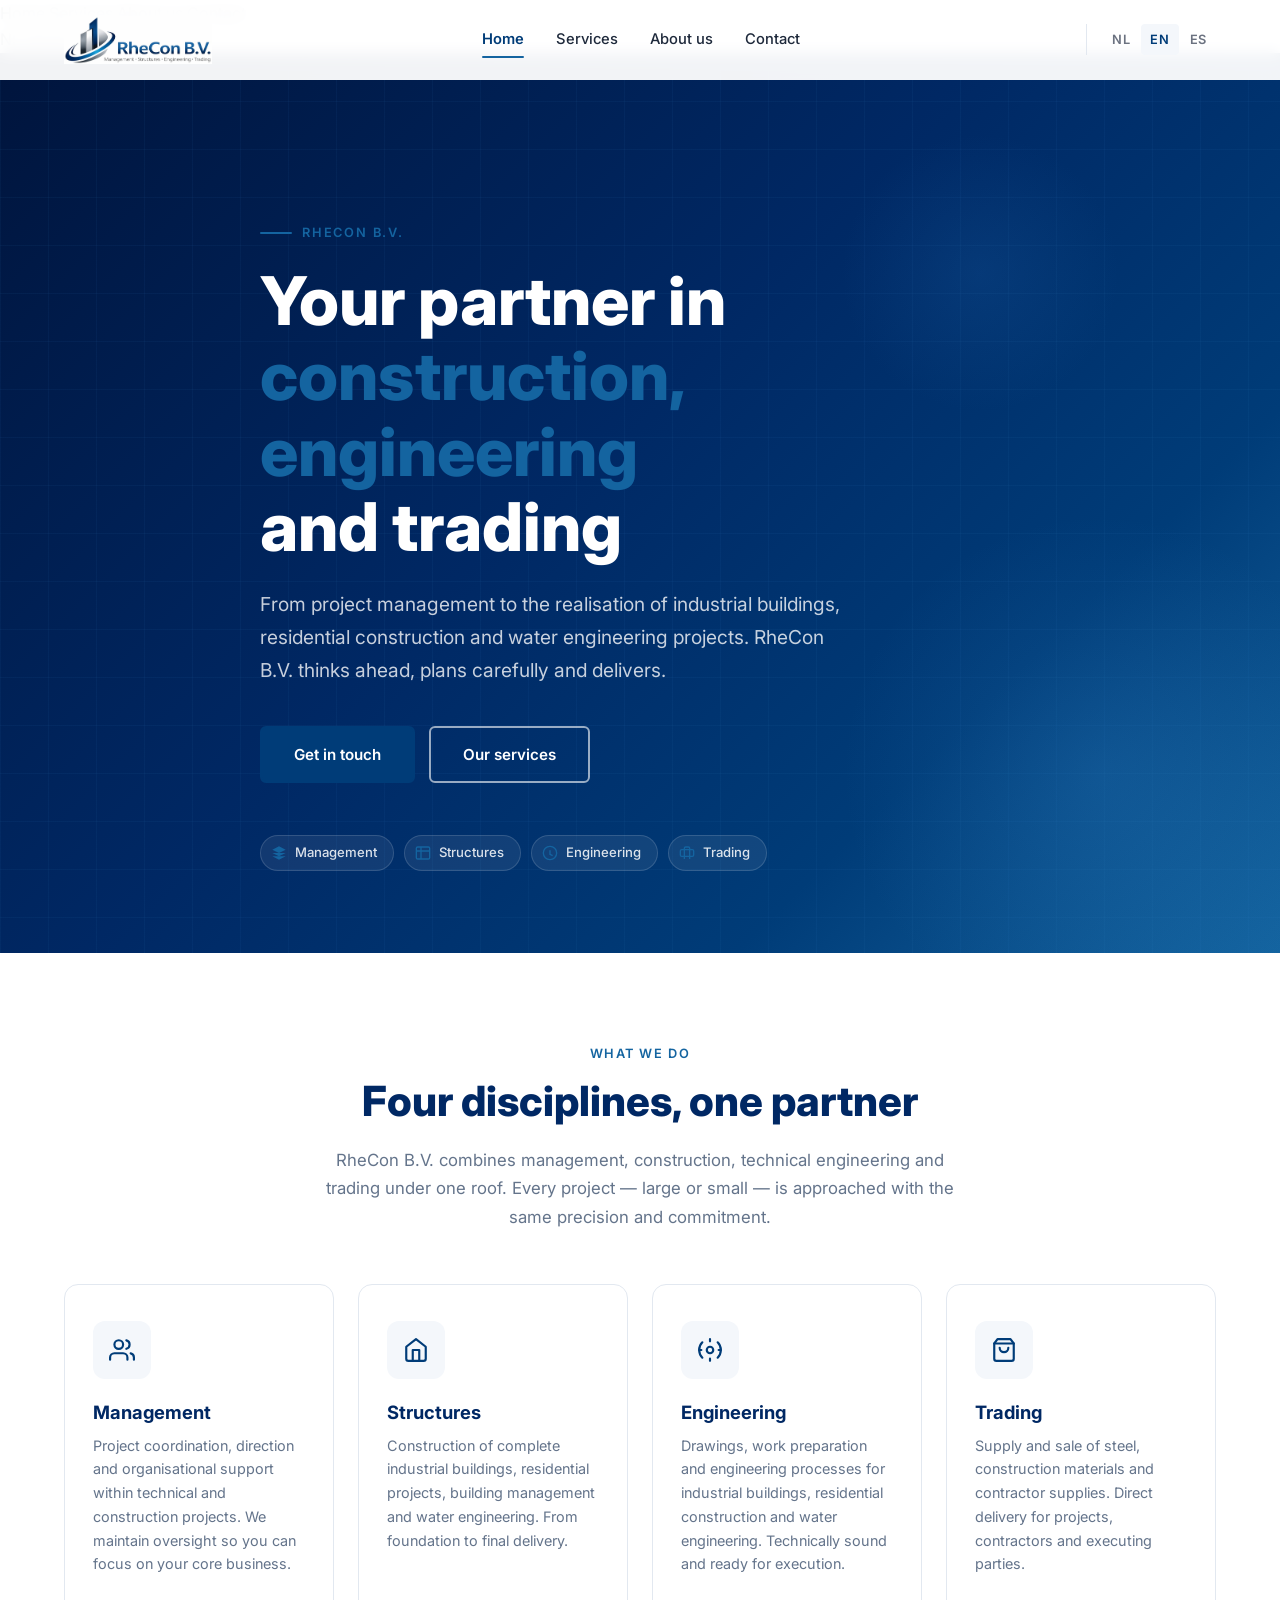
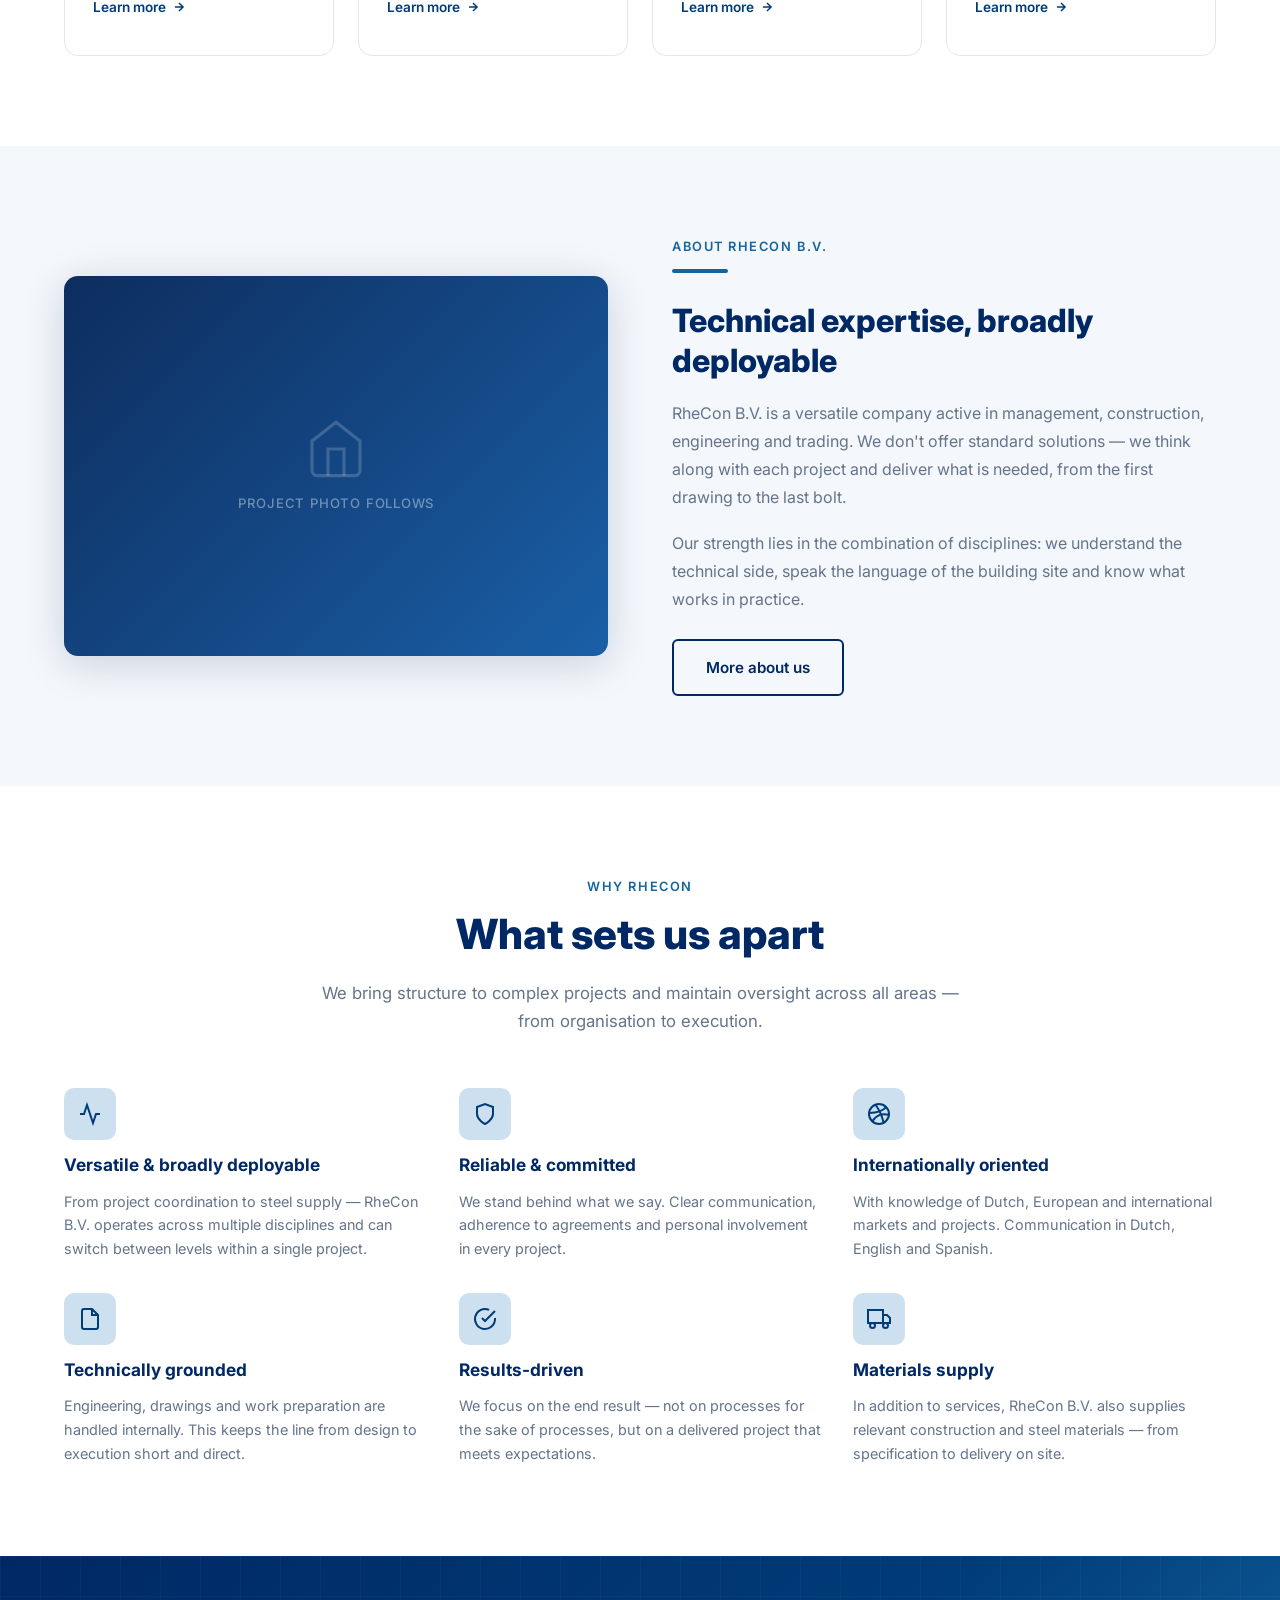
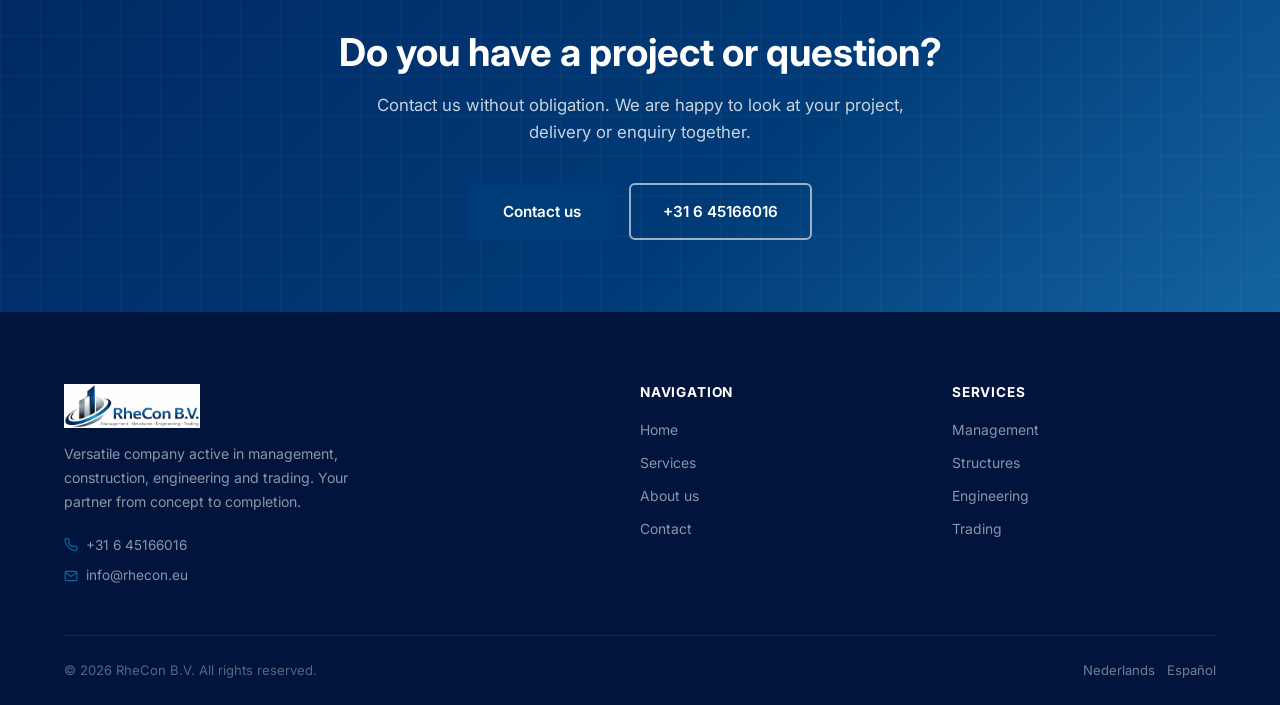
==== en/index.html @ 5ea16946 "Add files via upload" ====
<!DOCTYPE html>
<html lang="en">
<head>
  <meta charset="UTF-8" />
  <meta name="viewport" content="width=device-width, initial-scale=1.0" />
  <title>RheCon B.V. — Management · Structures · Engineering · Trading</title>
  <meta name="description" content="RheCon B.V. is your total partner in project management, construction, engineering and trading. From industrial buildings to residential construction and water engineering." />
  <link rel="canonical" href="https://www.rhecon.nl/en/" />

  <link rel="preload" href="https://fonts.googleapis.com/css2?family=Inter:wght@400;500;600;700;800&display=swap" as="style" onload="this.onload=null;this.rel='stylesheet'" />
  <noscript><link rel="stylesheet" href="https://fonts.googleapis.com/css2?family=Inter:wght@400;500;600;700;800&display=swap" /></noscript>
  <link rel="stylesheet" href="../assets/css/style.css" />
</head>
<body>

  <header class="site-header" role="banner">
    <div class="container header-inner">
      <a href="index.html" class="logo" aria-label="RheCon B.V. — back to homepage">
        <img src="../assets/img/logo.png" alt="RheCon B.V. logo" onerror="this.style.display='none';this.nextElementSibling.style.display='block';" />
        <span class="logo-fallback" style="display:none;">Rhe<span>Con</span> B.V.</span>
      </a>
      <nav class="main-nav" aria-label="Main navigation">
        <a href="index.html" class="active">Home</a>
        <a href="services.html">Services</a>
        <a href="about.html">About us</a>
        <a href="contact.html">Contact</a>
      </nav>
      <div class="lang-switcher" aria-label="Choose language">
        <a href="../index.html">NL</a>
        <a href="index.html" class="active" aria-current="true">EN</a>
        <a href="../es/index.html">ES</a>
      </div>
      <button class="nav-toggle" aria-label="Open menu" aria-expanded="false" aria-controls="mobileMenu">
        <span></span><span></span><span></span>
      </button>
    </div>
  </header>

  <nav class="nav-menu" id="mobileMenu" aria-label="Mobile navigation">
    <a href="index.html">Home</a>
    <a href="services.html">Services</a>
    <a href="about.html">About us</a>
    <a href="contact.html">Contact</a>
    <div class="lang-row">
      <a href="../index.html">NL</a>
      <a href="index.html" class="active">EN</a>
      <a href="../es/index.html">ES</a>
    </div>
  </nav>

  <main>

    <section class="hero" aria-label="Introduction RheCon B.V.">
      <div class="hero-shape" aria-hidden="true"></div>
      <div class="hero-shape2" aria-hidden="true"></div>
      <div class="container">
        <div class="hero-content">
          <div class="hero-eyebrow">RheCon B.V.</div>
          <h1>
            Your partner in<br>
            <em>construction, engineering</em><br>
            and trading
          </h1>
          <p class="hero-sub">
            From project management to the realisation of industrial buildings, residential construction and water engineering projects. RheCon B.V. thinks ahead, plans carefully and delivers.
          </p>
          <div class="hero-actions">
            <a href="contact.html" class="btn btn--primary">
               Get in touch
            </a>
            <a href="services.html" class="btn btn--outline">
               Our services
            </a>
          </div>
          <div class="hero-badges">
            <span class="hero-badge">
              <svg xmlns="http://www.w3.org/2000/svg" width="16" height="16" fill="currentColor" viewBox="0 0 24 24" aria-hidden="true"><path d="M12 2L2 7l10 5 10-5-10-5zM2 17l10 5 10-5M2 12l10 5 10-5"/></svg>
              Management
            </span>
            <span class="hero-badge">
              <svg xmlns="http://www.w3.org/2000/svg" width="16" height="16" fill="none" stroke="currentColor" stroke-width="2" viewBox="0 0 24 24" aria-hidden="true"><rect x="2" y="3" width="20" height="18" rx="2"/><path d="M2 9h20M9 3v18"/></svg>
              Structures
            </span>
            <span class="hero-badge">
              <svg xmlns="http://www.w3.org/2000/svg" width="16" height="16" fill="none" stroke="currentColor" stroke-width="2" viewBox="0 0 24 24" aria-hidden="true"><path d="M12 2a10 10 0 1 0 0 20 10 10 0 0 0 0-20zm0 6v6l4 2"/></svg>
              Engineering
            </span>
            <span class="hero-badge">
              <svg xmlns="http://www.w3.org/2000/svg" width="16" height="16" fill="none" stroke="currentColor" stroke-width="2" viewBox="0 0 24 24" aria-hidden="true"><path d="M20 7H4a2 2 0 0 0-2 2v6a2 2 0 0 0 2 2h16a2 2 0 0 0 2-2V9a2 2 0 0 0-2-2z"/><path d="M16 21V5a2 2 0 0 0-2-2h-4a2 2 0 0 0-2 2v16"/></svg>
              Trading
            </span>
          </div>
        </div>
      </div>
    </section>

    <!-- Services overview -->
    <section class="section" id="services">
      <div class="container">
        <div class="centered-header">
          <span class="section-tag">What we do</span>
          <h2 class="section-title">Four disciplines, one partner</h2>
          <p class="section-subtitle">
            RheCon B.V. combines management, construction, technical engineering and trading under one roof. Every project — large or small — is approached with the same precision and commitment.
          </p>
        </div>
        <div class="services-grid">
          <article class="service-card animate-fade">
            <div class="service-icon" aria-hidden="true">
              <svg xmlns="http://www.w3.org/2000/svg" width="26" height="26" fill="none" stroke="currentColor" stroke-width="2" stroke-linecap="round" stroke-linejoin="round" viewBox="0 0 24 24"><path d="M17 21v-2a4 4 0 0 0-4-4H5a4 4 0 0 0-4 4v2"/><circle cx="9" cy="7" r="4"/><path d="M23 21v-2a4 4 0 0 0-3-3.87M16 3.13a4 4 0 0 1 0 7.75"/></svg>
            </div>
            <h3>Management</h3>
            <p>Project coordination, direction and organisational support within technical and construction projects. We maintain oversight so you can focus on your core business.</p>
            <a href="services.html#management" class="card-link">
              Learn more
              <svg xmlns="http://www.w3.org/2000/svg" fill="none" stroke="currentColor" stroke-width="2.5" viewBox="0 0 24 24" aria-hidden="true"><path d="M5 12h14M12 5l7 7-7 7"/></svg>
            </a>
          </article>
          <article class="service-card animate-fade">
            <div class="service-icon" aria-hidden="true">
              <svg xmlns="http://www.w3.org/2000/svg" width="26" height="26" fill="none" stroke="currentColor" stroke-width="2" stroke-linecap="round" stroke-linejoin="round" viewBox="0 0 24 24"><path d="M3 9l9-7 9 7v11a2 2 0 0 1-2 2H5a2 2 0 0 1-2-2z"/><polyline points="9 22 9 12 15 12 15 22"/></svg>
            </div>
            <h3>Structures</h3>
            <p>Construction of complete industrial buildings, residential projects, building management and water engineering. From foundation to final delivery.</p>
            <a href="services.html#structures" class="card-link">
              Learn more
              <svg xmlns="http://www.w3.org/2000/svg" fill="none" stroke="currentColor" stroke-width="2.5" viewBox="0 0 24 24" aria-hidden="true"><path d="M5 12h14M12 5l7 7-7 7"/></svg>
            </a>
          </article>
          <article class="service-card animate-fade">
            <div class="service-icon" aria-hidden="true">
              <svg xmlns="http://www.w3.org/2000/svg" width="26" height="26" fill="none" stroke="currentColor" stroke-width="2" stroke-linecap="round" stroke-linejoin="round" viewBox="0 0 24 24"><circle cx="12" cy="12" r="3"/><path d="M19.07 4.93a10 10 0 0 1 0 14.14M4.93 4.93a10 10 0 0 0 0 14.14"/><path d="M12 2v2M12 20v2M2 12h2M20 12h2"/></svg>
            </div>
            <h3>Engineering</h3>
            <p>Drawings, work preparation and engineering processes for industrial buildings, residential construction and water engineering. Technically sound and ready for execution.</p>
            <a href="services.html#engineering" class="card-link">
              Learn more
              <svg xmlns="http://www.w3.org/2000/svg" fill="none" stroke="currentColor" stroke-width="2.5" viewBox="0 0 24 24" aria-hidden="true"><path d="M5 12h14M12 5l7 7-7 7"/></svg>
            </a>
          </article>
          <article class="service-card animate-fade">
            <div class="service-icon" aria-hidden="true">
              <svg xmlns="http://www.w3.org/2000/svg" width="26" height="26" fill="none" stroke="currentColor" stroke-width="2" stroke-linecap="round" stroke-linejoin="round" viewBox="0 0 24 24"><path d="M6 2 3 6v14a2 2 0 0 0 2 2h14a2 2 0 0 0 2-2V6l-3-4z"/><line x1="3" y1="6" x2="21" y2="6"/><path d="M16 10a4 4 0 0 1-8 0"/></svg>
            </div>
            <h3>Trading</h3>
            <p>Supply and sale of steel, construction materials and contractor supplies. Direct delivery for projects, contractors and executing parties.</p>
            <a href="services.html#trading" class="card-link">
              Learn more
              <svg xmlns="http://www.w3.org/2000/svg" fill="none" stroke="currentColor" stroke-width="2.5" viewBox="0 0 24 24" aria-hidden="true"><path d="M5 12h14M12 5l7 7-7 7"/></svg>
            </a>
          </article>
        </div>
      </div>
    </section>

    <!-- About intro -->
    <section class="section section--light">
      <div class="container">
        <div class="two-col">
          <div class="two-col-img">
            <div class="img-placeholder">
              <svg xmlns="http://www.w3.org/2000/svg" fill="none" stroke="currentColor" stroke-width="1.2" viewBox="0 0 24 24" aria-hidden="true"><path d="M3 9l9-7 9 7v11a2 2 0 0 1-2 2H5a2 2 0 0 1-2-2z"/><polyline points="9 22 9 12 15 12 15 22"/></svg>
              <span>PROJECT PHOTO FOLLOWS</span>
            </div>
          </div>
          <div class="two-col-text">
            <span class="section-tag">About RheCon B.V.</span>
            <div class="divider divider--left"></div>
            <h2 class="section-title">Technical expertise, broadly deployable</h2>
            <p>RheCon B.V. is a versatile company active in management, construction, engineering and trading. We don't offer standard solutions — we think along with each project and deliver what is needed, from the first drawing to the last bolt.</p>
            <p>Our strength lies in the combination of disciplines: we understand the technical side, speak the language of the building site and know what works in practice.</p>
            <a href="about.html" class="btn btn--outline-dark" style="margin-top:8px;">
               More about us
            </a>
          </div>
        </div>
      </div>
    </section>

    <!-- Why RheCon -->
    <section class="section">
      <div class="container">
        <div class="centered-header">
          <span class="section-tag">Why RheCon</span>
          <h2 class="section-title">What sets us apart</h2>
          <p class="section-subtitle">We bring structure to complex projects and maintain oversight across all areas — from organisation to execution.</p>
        </div>
        <div class="why-grid">
          <div class="why-item animate-fade">
            <div class="why-icon" aria-hidden="true"><svg xmlns="http://www.w3.org/2000/svg" width="24" height="24" fill="none" stroke="currentColor" stroke-width="2" viewBox="0 0 24 24"><polyline points="22 12 18 12 15 21 9 3 6 12 2 12"/></svg></div>
            <h3>Versatile &amp; broadly deployable</h3>
            <p>From project coordination to steel supply — RheCon B.V. operates across multiple disciplines and can switch between levels within a single project.</p>
          </div>
          <div class="why-item animate-fade">
            <div class="why-icon" aria-hidden="true"><svg xmlns="http://www.w3.org/2000/svg" width="24" height="24" fill="none" stroke="currentColor" stroke-width="2" viewBox="0 0 24 24"><path d="M12 22s8-4 8-10V5l-8-3-8 3v7c0 6 8 10 8 10z"/></svg></div>
            <h3>Reliable &amp; committed</h3>
            <p>We stand behind what we say. Clear communication, adherence to agreements and personal involvement in every project.</p>
          </div>
          <div class="why-item animate-fade">
            <div class="why-icon" aria-hidden="true"><svg xmlns="http://www.w3.org/2000/svg" width="24" height="24" fill="none" stroke="currentColor" stroke-width="2" viewBox="0 0 24 24"><circle cx="12" cy="12" r="10"/><path d="M8.56 2.75c4.37 6.03 6.02 9.42 8.03 17.72m2.54-15.38c-3.72 4.35-8.94 5.66-16.88 5.85m19.5 1.9c-3.5-.93-6.63-.82-8.94 0-2.58.92-5.01 2.86-7.44 6.32"/></svg></div>
            <h3>Internationally oriented</h3>
            <p>With knowledge of Dutch, European and international markets and projects. Communication in Dutch, English and Spanish.</p>
          </div>
          <div class="why-item animate-fade">
            <div class="why-icon" aria-hidden="true"><svg xmlns="http://www.w3.org/2000/svg" width="24" height="24" fill="none" stroke="currentColor" stroke-width="2" viewBox="0 0 24 24"><path d="M14 2H6a2 2 0 0 0-2 2v16a2 2 0 0 0 2 2h12a2 2 0 0 0 2-2V8z"/><polyline points="14 2 14 8 20 8"/></svg></div>
            <h3>Technically grounded</h3>
            <p>Engineering, drawings and work preparation are handled internally. This keeps the line from design to execution short and direct.</p>
          </div>
          <div class="why-item animate-fade">
            <div class="why-icon" aria-hidden="true"><svg xmlns="http://www.w3.org/2000/svg" width="24" height="24" fill="none" stroke="currentColor" stroke-width="2" viewBox="0 0 24 24"><path d="M22 11.08V12a10 10 0 1 1-5.93-9.14"/><polyline points="22 4 12 14.01 9 11.01"/></svg></div>
            <h3>Results-driven</h3>
            <p>We focus on the end result — not on processes for the sake of processes, but on a delivered project that meets expectations.</p>
          </div>
          <div class="why-item animate-fade">
            <div class="why-icon" aria-hidden="true"><svg xmlns="http://www.w3.org/2000/svg" width="24" height="24" fill="none" stroke="currentColor" stroke-width="2" viewBox="0 0 24 24"><rect x="1" y="3" width="15" height="13"/><polygon points="16 8 20 8 23 11 23 16 16 16 16 8"/><circle cx="5.5" cy="18.5" r="2.5"/><circle cx="18.5" cy="18.5" r="2.5"/></svg></div>
            <h3>Materials supply</h3>
            <p>In addition to services, RheCon B.V. also supplies relevant construction and steel materials — from specification to delivery on site.</p>
          </div>
        </div>
      </div>
    </section>

    <section class="cta-banner" aria-label="Call to action">
      <div class="container">
        <h2>Do you have a project or question?</h2>
        <p>Contact us without obligation. We are happy to look at your project, delivery or enquiry together.</p>
        <div class="cta-actions">
          <a href="contact.html" class="btn btn--primary"> Contact us</a>
          <a href="tel:+31645166016" class="btn btn--outline"> +31 6 45166016</a>
        </div>
      </div>
    </section>

  </main>

  <footer class="site-footer" role="contentinfo">
    <div class="container">
      <div class="footer-main">
        <div class="footer-brand">
          <a href="index.html" class="logo" aria-label="RheCon B.V.">
            <img src="../assets/img/logo.png" alt="RheCon B.V. logo" style="height:44px;" onerror="this.style.display='none';this.nextElementSibling.style.display='block';" />
            <span class="logo-fallback" style="display:none;">Rhe<span>Con</span> B.V.</span>
          </a>
          <p>Versatile company active in management, construction, engineering and trading. Your partner from concept to completion.</p>
          <div class="footer-contact-mini">
            <a href="tel:+31645166016"><svg xmlns="http://www.w3.org/2000/svg" fill="none" stroke="currentColor" stroke-width="2" viewBox="0 0 24 24" aria-hidden="true"><path d="M22 16.92v3a2 2 0 0 1-2.18 2 19.79 19.79 0 0 1-8.63-3.07A19.5 19.5 0 0 1 4.69 12a19.79 19.79 0 0 1-3.07-8.67A2 2 0 0 1 3.6 1.21h3a2 2 0 0 1 2 1.72c.127.96.361 1.903.7 2.81a2 2 0 0 1-.45 2.11L7.91 8.81a16 16 0 0 0 6.29 6.29l.96-.96a2 2 0 0 1 2.11-.45c.907.339 1.85.573 2.81.7A2 2 0 0 1 22 16.92z"/></svg>+31 6 45166016</a>
            <a href="mailto:info@rhecon.eu"><svg xmlns="http://www.w3.org/2000/svg" fill="none" stroke="currentColor" stroke-width="2" viewBox="0 0 24 24" aria-hidden="true"><path d="M4 4h16c1.1 0 2 .9 2 2v12c0 1.1-.9 2-2 2H4c-1.1 0-2-.9-2-2V6c0-1.1.9-2 2-2z"/><polyline points="22,6 12,13 2,6"/></svg>info@rhecon.eu</a>
          </div>
        </div>
        <div class="footer-col">
          <h4>Navigation</h4>
          <ul>
            <li><a href="index.html">Home</a></li>
            <li><a href="services.html">Services</a></li>
            <li><a href="about.html">About us</a></li>
            <li><a href="contact.html">Contact</a></li>
          </ul>
        </div>
        <div class="footer-col">
          <h4>Services</h4>
          <ul>
            <li><a href="services.html#management">Management</a></li>
            <li><a href="services.html#structures">Structures</a></li>
            <li><a href="services.html#engineering">Engineering</a></li>
            <li><a href="services.html#trading">Trading</a></li>
          </ul>
        </div>
      </div>
      <div class="footer-bottom">
        <span>&copy; <span id="year"></span> RheCon B.V. All rights reserved.</span>
        <div style="display:flex;gap:12px;"><a href="../index.html">Nederlands</a><a href="../es/index.html">Español</a></div>
      </div>
    </div>
  </footer>

  <script src="../assets/js/main.js"></script>
  <script>document.getElementById('year').textContent = new Date().getFullYear();</script>
</body>
</html>
---- assets/css/style.css ----
/* =============================================================================
   RHECON B.V. — Main Stylesheet
   Professional corporate website — Management · Structures · Engineering · Trading
   ============================================================================= */

/* ─── CSS Variables ─── */
:root {
  --clr-primary:     #002864;   /* donker navy — exact uit logo */
  --clr-secondary:   #003c78;   /* middenblauw — dominant in logo */
  --clr-accent:      #1464a0;   /* staalblaauw accent uit logo */
  --clr-accent-lite: #cce0f0;
  --clr-dark:        #00143c;   /* diepste navy uit logo */
  --clr-light:       #f4f7fb;
  --clr-white:       #ffffff;
  --clr-grey:        #6b7280;
  --clr-text:        #1e293b;
  --clr-text-light:  #64748b;
  --clr-border:      #e2e8f0;
  --clr-success:     #16a34a;

  --font:       'Inter', -apple-system, BlinkMacSystemFont, 'Segoe UI', sans-serif;

  --container:  1200px;
  --sec-pad:    90px;
  --radius:     8px;
  --radius-lg:  14px;

  --shadow-sm:  0 1px 4px rgba(13,45,94,.08);
  --shadow-md:  0 4px 18px rgba(13,45,94,.12);
  --shadow-lg:  0 8px 40px rgba(13,45,94,.18);

  --transition: 0.28s ease;
  --header-h:   80px;
}

/* ─── Reset ─── */
*, *::before, *::after { box-sizing: border-box; margin: 0; padding: 0; }
html { scroll-behavior: smooth; font-size: 16px; -webkit-text-size-adjust: 100%; }
body {
  font-family: var(--font);
  color: var(--clr-text);
  line-height: 1.65;
  background: var(--clr-white);
  -webkit-font-smoothing: antialiased;
}
img { max-width: 100%; height: auto; display: block; }
a { color: inherit; text-decoration: none; }
ul, ol { list-style: none; }
button, input, textarea, select { font-family: inherit; font-size: inherit; }
h1,h2,h3,h4,h5,h6 { line-height: 1.25; font-weight: 700; color: var(--clr-primary); }

/* ─── Utility ─── */
.container { max-width: var(--container); margin: 0 auto; padding: 0 24px; }
.section    { padding: var(--sec-pad) 0; }
.section--light { background: var(--clr-light); }
.section--dark  { background: var(--clr-primary); color: var(--clr-white); }
.section--dark h1,
.section--dark h2,
.section--dark h3 { color: var(--clr-white); }

.text-center { text-align: center; }
.text-white  { color: var(--clr-white); }

.sr-only {
  position: absolute; width: 1px; height: 1px;
  padding: 0; margin: -1px; overflow: hidden;
  clip: rect(0,0,0,0); white-space: nowrap; border: 0;
}

/* ─── Section Headings ─── */
.section-tag {
  display: inline-block;
  font-size: .8rem;
  font-weight: 600;
  letter-spacing: .12em;
  text-transform: uppercase;
  color: var(--clr-accent);
  margin-bottom: 12px;
}
.section-tag--light { color: var(--clr-accent-lite); }

.section-title {
  font-size: clamp(1.75rem, 3.5vw, 2.6rem);
  font-weight: 800;
  margin-bottom: 18px;
}
.section-subtitle {
  font-size: 1.05rem;
  color: var(--clr-text-light);
  max-width: 640px;
  margin-bottom: 52px;
  line-height: 1.7;
}
.section--dark .section-subtitle { color: rgba(255,255,255,.75); }

.centered-header {
  text-align: center;
  display: flex;
  flex-direction: column;
  align-items: center;
}

/* ─── Buttons ─── */
.btn {
  display: inline-flex;
  align-items: center;
  gap: 8px;
  padding: 14px 32px;
  border-radius: 6px;
  font-weight: 600;
  font-size: .95rem;
  cursor: pointer;
  border: 2px solid transparent;
  transition: background var(--transition), color var(--transition), border-color var(--transition), transform var(--transition), box-shadow var(--transition);
  white-space: nowrap;
}
.btn:hover { transform: translateY(-2px); box-shadow: var(--shadow-md); }
.btn:active { transform: translateY(0); }

.btn--primary {
  background: var(--clr-secondary);
  color: var(--clr-white);
  border-color: var(--clr-secondary);
}
.btn--primary:hover { background: #1551a0; border-color: #1551a0; }

.btn--outline {
  background: transparent;
  color: var(--clr-white);
  border-color: rgba(255,255,255,.6);
}
.btn--outline:hover { background: rgba(255,255,255,.12); border-color: var(--clr-white); }

.btn--outline-dark {
  background: transparent;
  color: var(--clr-primary);
  border-color: var(--clr-primary);
}
.btn--outline-dark:hover { background: var(--clr-primary); color: var(--clr-white); }

/* ─── Divider line ─── */
.divider {
  width: 56px; height: 4px;
  background: var(--clr-accent);
  border-radius: 2px;
  margin: 0 auto 28px;
}
.divider--left { margin-left: 0; }

/* ============================================================
   HEADER / NAVIGATION
   ============================================================ */
.site-header {
  position: fixed;
  top: 0; left: 0; right: 0;
  z-index: 999;
  height: var(--header-h);
  background: rgba(255,255,255,.95);
  backdrop-filter: blur(8px);
  -webkit-backdrop-filter: blur(8px);
  border-bottom: 1px solid transparent;
  transition: border-color var(--transition), box-shadow var(--transition), background var(--transition);
}
.site-header.scrolled {
  border-bottom-color: var(--clr-border);
  box-shadow: var(--shadow-md);
  background: rgba(255,255,255,.98);
}

.header-inner {
  display: flex;
  align-items: center;
  justify-content: space-between;
  height: 100%;
}

.logo {
  display: flex;
  align-items: center;
  flex-shrink: 0;
}
.logo img {
  height: 48px;
  width: auto;
}
.logo-fallback {
  font-size: 1.35rem;
  font-weight: 800;
  color: var(--clr-primary);
  letter-spacing: -.01em;
}
.logo-fallback span { color: var(--clr-accent); }

.main-nav {
  display: flex;
  align-items: center;
  gap: 4px;
}
.main-nav a {
  padding: 8px 14px;
  font-size: .92rem;
  font-weight: 500;
  color: var(--clr-text);
  border-radius: 6px;
  transition: color var(--transition), background var(--transition);
  position: relative;
}
.main-nav a::after {
  content: '';
  position: absolute;
  bottom: 2px; left: 14px; right: 14px;
  height: 2px;
  background: var(--clr-accent);
  border-radius: 1px;
  transform: scaleX(0);
  transition: transform var(--transition);
}
.main-nav a:hover { color: var(--clr-secondary); }
.main-nav a:hover::after,
.main-nav a.active::after { transform: scaleX(1); }
.main-nav a.active { color: var(--clr-secondary); font-weight: 600; }

/* Language switcher */
.lang-switcher {
  display: flex;
  align-items: center;
  gap: 2px;
  margin-left: 16px;
  padding-left: 16px;
  border-left: 1px solid var(--clr-border);
}
.lang-switcher a {
  font-size: .8rem;
  font-weight: 600;
  letter-spacing: .05em;
  padding: 5px 9px;
  border-radius: 4px;
  color: var(--clr-grey);
  transition: color var(--transition), background var(--transition);
}
.lang-switcher a:hover,
.lang-switcher a.active {
  color: var(--clr-primary);
  background: var(--clr-light);
}
.lang-switcher a.active { color: var(--clr-secondary); }

/* Hamburger */
.nav-toggle {
  display: none;
  flex-direction: column;
  justify-content: center;
  gap: 5px;
  width: 40px; height: 40px;
  padding: 8px;
  cursor: pointer;
  background: none;
  border: none;
  border-radius: 6px;
  transition: background var(--transition);
}
.nav-toggle:hover { background: var(--clr-light); }
.nav-toggle span {
  display: block;
  height: 2px;
  background: var(--clr-primary);
  border-radius: 1px;
  transition: transform var(--transition), opacity var(--transition);
}
.nav-toggle.open span:nth-child(1) { transform: translateY(7px) rotate(45deg); }
.nav-toggle.open span:nth-child(2) { opacity: 0; }
.nav-toggle.open span:nth-child(3) { transform: translateY(-7px) rotate(-45deg); }

/* ============================================================
   HERO
   ============================================================ */
.hero {
  min-height: 100vh;
  display: flex;
  align-items: center;
  position: relative;
  overflow: hidden;
  background: var(--clr-dark);
  padding-top: var(--header-h);
}

/* Geometric SVG pattern background */
.hero::before {
  content: '';
  position: absolute;
  inset: 0;
  background:
    linear-gradient(135deg, #00143c 0%, #002864 45%, #003c78 75%, #1464a0 100%);
  z-index: 0;
}
.hero::after {
  content: '';
  position: absolute;
  inset: 0;
  background-image:
    linear-gradient(rgba(58,143,212,.06) 1px, transparent 1px),
    linear-gradient(90deg, rgba(58,143,212,.06) 1px, transparent 1px);
  background-size: 48px 48px;
  z-index: 1;
}

.hero-content {
  position: relative;
  z-index: 2;
  max-width: 760px;
}

.hero-eyebrow {
  display: inline-flex;
  align-items: center;
  gap: 10px;
  font-size: .8rem;
  font-weight: 600;
  letter-spacing: .14em;
  text-transform: uppercase;
  color: var(--clr-accent);
  margin-bottom: 20px;
}
.hero-eyebrow::before {
  content: '';
  display: block;
  width: 32px; height: 2px;
  background: var(--clr-accent);
  border-radius: 1px;
}

.hero h1 {
  font-size: clamp(2.4rem, 6vw, 4.2rem);
  font-weight: 800;
  color: var(--clr-white);
  line-height: 1.12;
  margin-bottom: 24px;
}
.hero h1 em {
  font-style: normal;
  color: var(--clr-accent);
}

.hero-sub {
  font-size: clamp(1rem, 2vw, 1.2rem);
  color: rgba(255,255,255,.78);
  max-width: 580px;
  line-height: 1.7;
  margin-bottom: 40px;
}

.hero-actions {
  display: flex;
  flex-wrap: wrap;
  gap: 14px;
}

.hero-badges {
  display: flex;
  flex-wrap: wrap;
  gap: 10px;
  margin-top: 52px;
}
.hero-badge {
  display: flex;
  align-items: center;
  gap: 8px;
  background: rgba(255,255,255,.07);
  border: 1px solid rgba(255,255,255,.14);
  border-radius: 100px;
  padding: 6px 16px 6px 10px;
  font-size: .82rem;
  color: rgba(255,255,255,.85);
  font-weight: 500;
}
.hero-badge svg { color: var(--clr-accent); }

/* Floating accent shape */
.hero-shape {
  position: absolute;
  right: -80px;
  bottom: -80px;
  width: 520px;
  height: 520px;
  border-radius: 50%;
  background: radial-gradient(circle, rgba(58,143,212,.18) 0%, transparent 70%);
  z-index: 1;
  pointer-events: none;
}
.hero-shape2 {
  position: absolute;
  right: 160px;
  top: 80px;
  width: 280px;
  height: 280px;
  border-radius: 50%;
  background: radial-gradient(circle, rgba(26,95,166,.22) 0%, transparent 70%);
  z-index: 1;
  pointer-events: none;
}

/* ============================================================
   SERVICES SECTION (cards)
   ============================================================ */
.services-grid {
  display: grid;
  grid-template-columns: repeat(4, 1fr);
  gap: 24px;
}

.service-card {
  background: var(--clr-white);
  border: 1px solid var(--clr-border);
  border-radius: var(--radius-lg);
  padding: 36px 28px;
  transition: transform var(--transition), box-shadow var(--transition), border-color var(--transition);
  display: flex;
  flex-direction: column;
}
.service-card:hover {
  transform: translateY(-6px);
  box-shadow: var(--shadow-lg);
  border-color: var(--clr-accent);
}

.service-icon {
  width: 58px; height: 58px;
  border-radius: 12px;
  background: var(--clr-light);
  display: flex;
  align-items: center;
  justify-content: center;
  margin-bottom: 22px;
  color: var(--clr-secondary);
  transition: background var(--transition), color var(--transition);
}
.service-card:hover .service-icon {
  background: var(--clr-secondary);
  color: var(--clr-white);
}

.service-card h3 {
  font-size: 1.15rem;
  font-weight: 700;
  margin-bottom: 10px;
}
.service-card p {
  font-size: .9rem;
  color: var(--clr-text-light);
  line-height: 1.65;
  flex: 1;
  margin-bottom: 20px;
}
.service-card a.card-link {
  display: inline-flex;
  align-items: center;
  gap: 6px;
  font-size: .85rem;
  font-weight: 600;
  color: var(--clr-secondary);
  transition: gap var(--transition);
}
.service-card a.card-link:hover { gap: 10px; }
.service-card a.card-link svg { width: 14px; height: 14px; }

/* ============================================================
   WHY RHECON
   ============================================================ */
.why-grid {
  display: grid;
  grid-template-columns: repeat(3, 1fr);
  gap: 32px;
}

.why-item {
  display: flex;
  flex-direction: column;
  gap: 14px;
}
.why-icon {
  width: 52px; height: 52px;
  border-radius: 10px;
  background: var(--clr-accent-lite);
  display: flex;
  align-items: center;
  justify-content: center;
  color: var(--clr-secondary);
  flex-shrink: 0;
}
.why-item h3 {
  font-size: 1.08rem;
  font-weight: 700;
  color: var(--clr-primary);
}
.why-item p {
  font-size: .9rem;
  color: var(--clr-text-light);
  line-height: 1.65;
}

/* ============================================================
   CTA BANNER
   ============================================================ */
.cta-banner {
  background: linear-gradient(135deg, #002864 0%, #003c78 60%, #1464a0 100%);
  padding: 72px 0;
  text-align: center;
  position: relative;
  overflow: hidden;
}
.cta-banner::before {
  content: '';
  position: absolute;
  inset: 0;
  background-image:
    linear-gradient(rgba(255,255,255,.03) 1px, transparent 1px),
    linear-gradient(90deg, rgba(255,255,255,.03) 1px, transparent 1px);
  background-size: 40px 40px;
}
.cta-banner .container { position: relative; z-index: 1; }
.cta-banner h2 {
  font-size: clamp(1.6rem, 3.5vw, 2.4rem);
  color: var(--clr-white);
  margin-bottom: 16px;
}
.cta-banner p {
  color: rgba(255,255,255,.78);
  font-size: 1.05rem;
  margin-bottom: 36px;
  max-width: 540px;
  margin-left: auto;
  margin-right: auto;
}
.cta-actions { display: flex; justify-content: center; flex-wrap: wrap; gap: 14px; }

/* ============================================================
   INTRO / TWO-COLUMN LAYOUT
   ============================================================ */
.two-col {
  display: grid;
  grid-template-columns: 1fr 1fr;
  gap: 64px;
  align-items: center;
}
.two-col--text-right .two-col-img { order: 1; }
.two-col--text-right .two-col-text { order: 2; }

.two-col-img {
  position: relative;
  border-radius: var(--radius-lg);
  overflow: hidden;
  box-shadow: var(--shadow-lg);
}
.two-col-img img { width: 100%; height: 100%; object-fit: cover; min-height: 340px; }

/* Placeholder image for when no image is available */
.img-placeholder {
  background: linear-gradient(135deg, #0d2d5e 0%, #1a5fa6 100%);
  display: flex;
  flex-direction: column;
  align-items: center;
  justify-content: center;
  gap: 12px;
  min-height: 380px;
  color: rgba(255,255,255,.4);
  font-size: .82rem;
  font-weight: 500;
  letter-spacing: .06em;
}
.img-placeholder svg { width: 64px; height: 64px; color: rgba(255,255,255,.18); }

.two-col-text .section-tag { display: block; }
.two-col-text .section-title { font-size: clamp(1.5rem, 3vw, 2rem); text-align: left; }
.two-col-text p { color: var(--clr-text-light); line-height: 1.75; margin-bottom: 18px; }
.two-col-text .divider { margin-left: 0; }

/* ============================================================
   SERVICES DETAIL PAGE
   ============================================================ */
.service-detail {
  display: grid;
  grid-template-columns: 1fr 1fr;
  gap: 56px;
  align-items: start;
  padding: 56px 0;
  border-bottom: 1px solid var(--clr-border);
}
.service-detail:last-child { border-bottom: none; }
.service-detail--reverse .service-detail-img { order: 2; }
.service-detail--reverse .service-detail-content { order: 1; }

.service-detail-img {
  border-radius: var(--radius-lg);
  overflow: hidden;
  box-shadow: var(--shadow-md);
}

.service-detail-content .section-tag { display: block; }
.service-detail-content h2 {
  font-size: clamp(1.5rem, 3vw, 2rem);
  margin-bottom: 16px;
}
.service-detail-content p {
  color: var(--clr-text-light);
  line-height: 1.75;
  margin-bottom: 16px;
}

.check-list {
  display: flex;
  flex-direction: column;
  gap: 10px;
  margin-top: 24px;
}
.check-list li {
  display: flex;
  align-items: flex-start;
  gap: 10px;
  font-size: .92rem;
  color: var(--clr-text);
  line-height: 1.5;
}
.check-list li svg {
  width: 18px; height: 18px;
  color: var(--clr-success);
  flex-shrink: 0;
  margin-top: 1px;
}

/* ============================================================
   ABOUT PAGE — values
   ============================================================ */
.values-grid {
  display: grid;
  grid-template-columns: repeat(4, 1fr);
  gap: 24px;
  margin-top: 20px;
}
.value-card {
  background: var(--clr-white);
  border: 1px solid var(--clr-border);
  border-radius: var(--radius-lg);
  padding: 32px 24px;
  text-align: center;
  transition: transform var(--transition), box-shadow var(--transition);
}
.value-card:hover { transform: translateY(-4px); box-shadow: var(--shadow-md); }
.value-icon {
  width: 56px; height: 56px;
  border-radius: 50%;
  background: var(--clr-light);
  display: flex; align-items: center; justify-content: center;
  margin: 0 auto 16px;
  color: var(--clr-secondary);
}
.value-card h3 { font-size: 1rem; font-weight: 700; margin-bottom: 10px; }
.value-card p  { font-size: .85rem; color: var(--clr-text-light); line-height: 1.6; }

/* Team/disciplines bar */
.disciplines-bar {
  display: flex;
  flex-wrap: wrap;
  gap: 12px;
  margin-top: 32px;
}
.discipline-pill {
  display: inline-flex;
  align-items: center;
  gap: 8px;
  background: var(--clr-accent-lite);
  color: var(--clr-primary);
  font-size: .83rem;
  font-weight: 600;
  padding: 8px 18px;
  border-radius: 100px;
}
.discipline-pill svg { width: 15px; height: 15px; color: var(--clr-secondary); }

/* ============================================================
   CONTACT PAGE
   ============================================================ */
.contact-layout {
  display: grid;
  grid-template-columns: 1fr 1.5fr;
  gap: 56px;
  align-items: start;
}

.contact-info-block h2 { font-size: 1.6rem; margin-bottom: 14px; }
.contact-info-block > p { color: var(--clr-text-light); margin-bottom: 36px; line-height: 1.7; }

.contact-info-items {
  display: flex;
  flex-direction: column;
  gap: 24px;
}
.contact-info-item {
  display: flex;
  gap: 16px;
  align-items: flex-start;
}
.ci-icon {
  width: 44px; height: 44px;
  border-radius: 10px;
  background: var(--clr-light);
  display: flex; align-items: center; justify-content: center;
  color: var(--clr-secondary);
  flex-shrink: 0;
}
.ci-icon svg { width: 20px; height: 20px; }
.ci-text { display: flex; flex-direction: column; gap: 2px; }
.ci-text strong { font-size: .9rem; font-weight: 600; color: var(--clr-primary); }
.ci-text a,
.ci-text span { font-size: .9rem; color: var(--clr-text-light); }
.ci-text a:hover { color: var(--clr-secondary); }

/* Form */
.contact-form-wrap {
  background: var(--clr-white);
  border: 1px solid var(--clr-border);
  border-radius: var(--radius-lg);
  padding: 40px 36px;
  box-shadow: var(--shadow-sm);
}
.contact-form-wrap h3 { font-size: 1.3rem; margin-bottom: 28px; }

.form-row {
  display: grid;
  grid-template-columns: 1fr 1fr;
  gap: 18px;
}
.form-group {
  display: flex;
  flex-direction: column;
  gap: 6px;
  margin-bottom: 18px;
}
.form-group label {
  font-size: .85rem;
  font-weight: 600;
  color: var(--clr-text);
}
.form-group input,
.form-group textarea,
.form-group select {
  padding: 12px 16px;
  border: 1px solid var(--clr-border);
  border-radius: 6px;
  background: var(--clr-white);
  color: var(--clr-text);
  font-size: .92rem;
  line-height: 1.5;
  transition: border-color var(--transition), box-shadow var(--transition);
  outline: none;
}
.form-group input:focus,
.form-group textarea:focus,
.form-group select:focus {
  border-color: var(--clr-accent);
  box-shadow: 0 0 0 3px rgba(58,143,212,.15);
}
.form-group textarea { min-height: 130px; resize: vertical; }

.form-submit { width: 100%; justify-content: center; padding: 15px; font-size: 1rem; }

.form-note {
  font-size: .78rem;
  color: var(--clr-text-light);
  margin-top: 12px;
  line-height: 1.5;
}

.form-success {
  display: none;
  background: #f0fdf4;
  border: 1px solid #86efac;
  border-radius: 8px;
  padding: 20px 24px;
  color: #15803d;
  font-weight: 500;
  text-align: center;
  margin-top: 16px;
}

/* ============================================================
   PAGE HEADER (inner pages)
   ============================================================ */
.page-header {
  padding: calc(var(--header-h) + 72px) 0 72px;
  background: linear-gradient(135deg, #00143c 0%, #002864 60%, #003c78 100%);
  position: relative;
  overflow: hidden;
}
.page-header::after {
  content: '';
  position: absolute;
  inset: 0;
  background-image:
    linear-gradient(rgba(58,143,212,.05) 1px, transparent 1px),
    linear-gradient(90deg, rgba(58,143,212,.05) 1px, transparent 1px);
  background-size: 44px 44px;
}
.page-header .container { position: relative; z-index: 1; }
.page-header h1 {
  font-size: clamp(2rem, 5vw, 3.2rem);
  color: var(--clr-white);
  margin-bottom: 14px;
}
.page-header p {
  font-size: 1.05rem;
  color: rgba(255,255,255,.75);
  max-width: 560px;
  line-height: 1.7;
}
.breadcrumb {
  display: flex;
  align-items: center;
  gap: 8px;
  margin-bottom: 20px;
  font-size: .82rem;
}
.breadcrumb a { color: rgba(255,255,255,.6); }
.breadcrumb a:hover { color: var(--clr-white); }
.breadcrumb span { color: rgba(255,255,255,.4); }
.breadcrumb .current { color: var(--clr-accent); font-weight: 600; }

/* ============================================================
   FOOTER
   ============================================================ */
.site-footer {
  background: var(--clr-dark);
  color: rgba(255,255,255,.75);
}
.footer-main {
  padding: 72px 0 48px;
  display: grid;
  grid-template-columns: 2fr 1fr 1fr;
  gap: 48px;
  border-bottom: 1px solid rgba(255,255,255,.08);
}

.footer-brand .logo-fallback { color: var(--clr-white); }
.footer-brand p {
  font-size: .88rem;
  line-height: 1.7;
  color: rgba(255,255,255,.55);
  margin-top: 14px;
  max-width: 300px;
}
.footer-contact-mini {
  display: flex;
  flex-direction: column;
  gap: 8px;
  margin-top: 20px;
}
.footer-contact-mini a,
.footer-contact-mini span {
  display: flex;
  align-items: center;
  gap: 8px;
  font-size: .85rem;
  color: rgba(255,255,255,.55);
}
.footer-contact-mini a:hover { color: var(--clr-accent); }
.footer-contact-mini svg { width: 14px; height: 14px; color: var(--clr-accent); flex-shrink: 0; }

.footer-col h4 {
  font-size: .85rem;
  font-weight: 700;
  letter-spacing: .06em;
  text-transform: uppercase;
  color: var(--clr-white);
  margin-bottom: 18px;
}
.footer-col ul { display: flex; flex-direction: column; gap: 10px; }
.footer-col ul a {
  font-size: .87rem;
  color: rgba(255,255,255,.55);
  transition: color var(--transition), padding-left var(--transition);
  display: block;
}
.footer-col ul a:hover { color: var(--clr-accent); padding-left: 4px; }

.footer-bottom {
  padding: 24px 0;
  display: flex;
  align-items: center;
  justify-content: space-between;
  flex-wrap: wrap;
  gap: 12px;
  font-size: .82rem;
  color: rgba(255,255,255,.35);
}
.footer-bottom a { color: rgba(255,255,255,.45); }
.footer-bottom a:hover { color: var(--clr-accent); }

/* ============================================================
   ANIMATIONS (fade-in on scroll)
   ============================================================ */
.animate-fade {
  opacity: 0;
  transform: translateY(24px);
  transition: opacity .55s ease, transform .55s ease;
}
.animate-fade.visible {
  opacity: 1;
  transform: translateY(0);
}
.animate-fade:nth-child(2) { transition-delay: .1s; }
.animate-fade:nth-child(3) { transition-delay: .2s; }
.animate-fade:nth-child(4) { transition-delay: .3s; }

/* ============================================================
   RESPONSIVE — Tablet (≤ 1024px)
   ============================================================ */
@media (max-width: 1024px) {
  :root { --sec-pad: 64px; }

  .services-grid { grid-template-columns: repeat(2, 1fr); }
  .values-grid   { grid-template-columns: repeat(2, 1fr); }
  .two-col       { grid-template-columns: 1fr; gap: 36px; }
  .two-col--text-right .two-col-img,
  .two-col--text-right .two-col-text { order: unset; }
  .service-detail { grid-template-columns: 1fr; gap: 32px; }
  .service-detail--reverse .service-detail-img,
  .service-detail--reverse .service-detail-content { order: unset; }

  .footer-main { grid-template-columns: 1fr 1fr; }
  .footer-brand { grid-column: 1 / -1; }
}

/* ============================================================
   RESPONSIVE — Mobile (≤ 768px)
   ============================================================ */
@media (max-width: 768px) {
  :root { --sec-pad: 48px; --header-h: 68px; }

  /* Nav mobile */
  .main-nav, .lang-switcher {
    display: none;
    flex-direction: column;
    gap: 0;
    position: absolute;
    top: var(--header-h);
    left: 0; right: 0;
    background: var(--clr-white);
    border-bottom: 1px solid var(--clr-border);
    box-shadow: var(--shadow-md);
    padding: 12px 16px 16px;
    z-index: 998;
  }
  .main-nav.open, .lang-switcher { display: flex; }
  .nav-mobile-open .main-nav   { display: flex; }
  .nav-mobile-open .lang-switcher {
    display: flex;
    flex-direction: row;
    top: calc(var(--header-h) + 4px + /* nav items */ 240px);
    padding-top: 10px;
    border-top: 1px solid var(--clr-border);
    border-left: none;
    margin-left: 0;
    padding-left: 16px;
  }
  .main-nav a { padding: 12px 8px; font-size: 1rem; }
  .nav-toggle { display: flex; }

  /* Mobile nav (JS controlled) */
  .nav-menu {
    display: none;
    position: fixed;
    top: var(--header-h);
    left: 0; right: 0; bottom: 0;
    background: var(--clr-white);
    z-index: 997;
    flex-direction: column;
    padding: 24px;
    gap: 0;
    overflow-y: auto;
  }
  .nav-menu.open { display: flex; }
  .nav-menu a {
    display: block;
    padding: 14px 12px;
    font-size: 1.05rem;
    font-weight: 500;
    border-bottom: 1px solid var(--clr-border);
    color: var(--clr-text);
  }
  .nav-menu a:hover { color: var(--clr-secondary); }
  .nav-menu .lang-row {
    display: flex;
    gap: 8px;
    padding: 20px 12px 8px;
  }
  .nav-menu .lang-row a {
    border: 1px solid var(--clr-border);
    border-radius: 6px;
    padding: 6px 14px;
    font-size: .85rem;
    font-weight: 600;
    border-bottom: 1px solid var(--clr-border);
  }
  .nav-menu .lang-row a.active { background: var(--clr-light); color: var(--clr-secondary); }

  /* layout */
  .services-grid { grid-template-columns: 1fr; }
  .why-grid      { grid-template-columns: 1fr; }
  .values-grid   { grid-template-columns: 1fr 1fr; }
  .contact-layout { grid-template-columns: 1fr; }
  .form-row      { grid-template-columns: 1fr; }
  .footer-main   { grid-template-columns: 1fr; gap: 32px; }
  .footer-bottom { flex-direction: column; text-align: center; }
  .hero-actions  { flex-direction: column; align-items: flex-start; }

  .contact-form-wrap { padding: 28px 20px; }
  .page-header { padding: calc(var(--header-h) + 40px) 0 40px; }
}

@media (max-width: 480px) {
  .values-grid { grid-template-columns: 1fr; }
  .hero h1 { font-size: 2rem; }
}
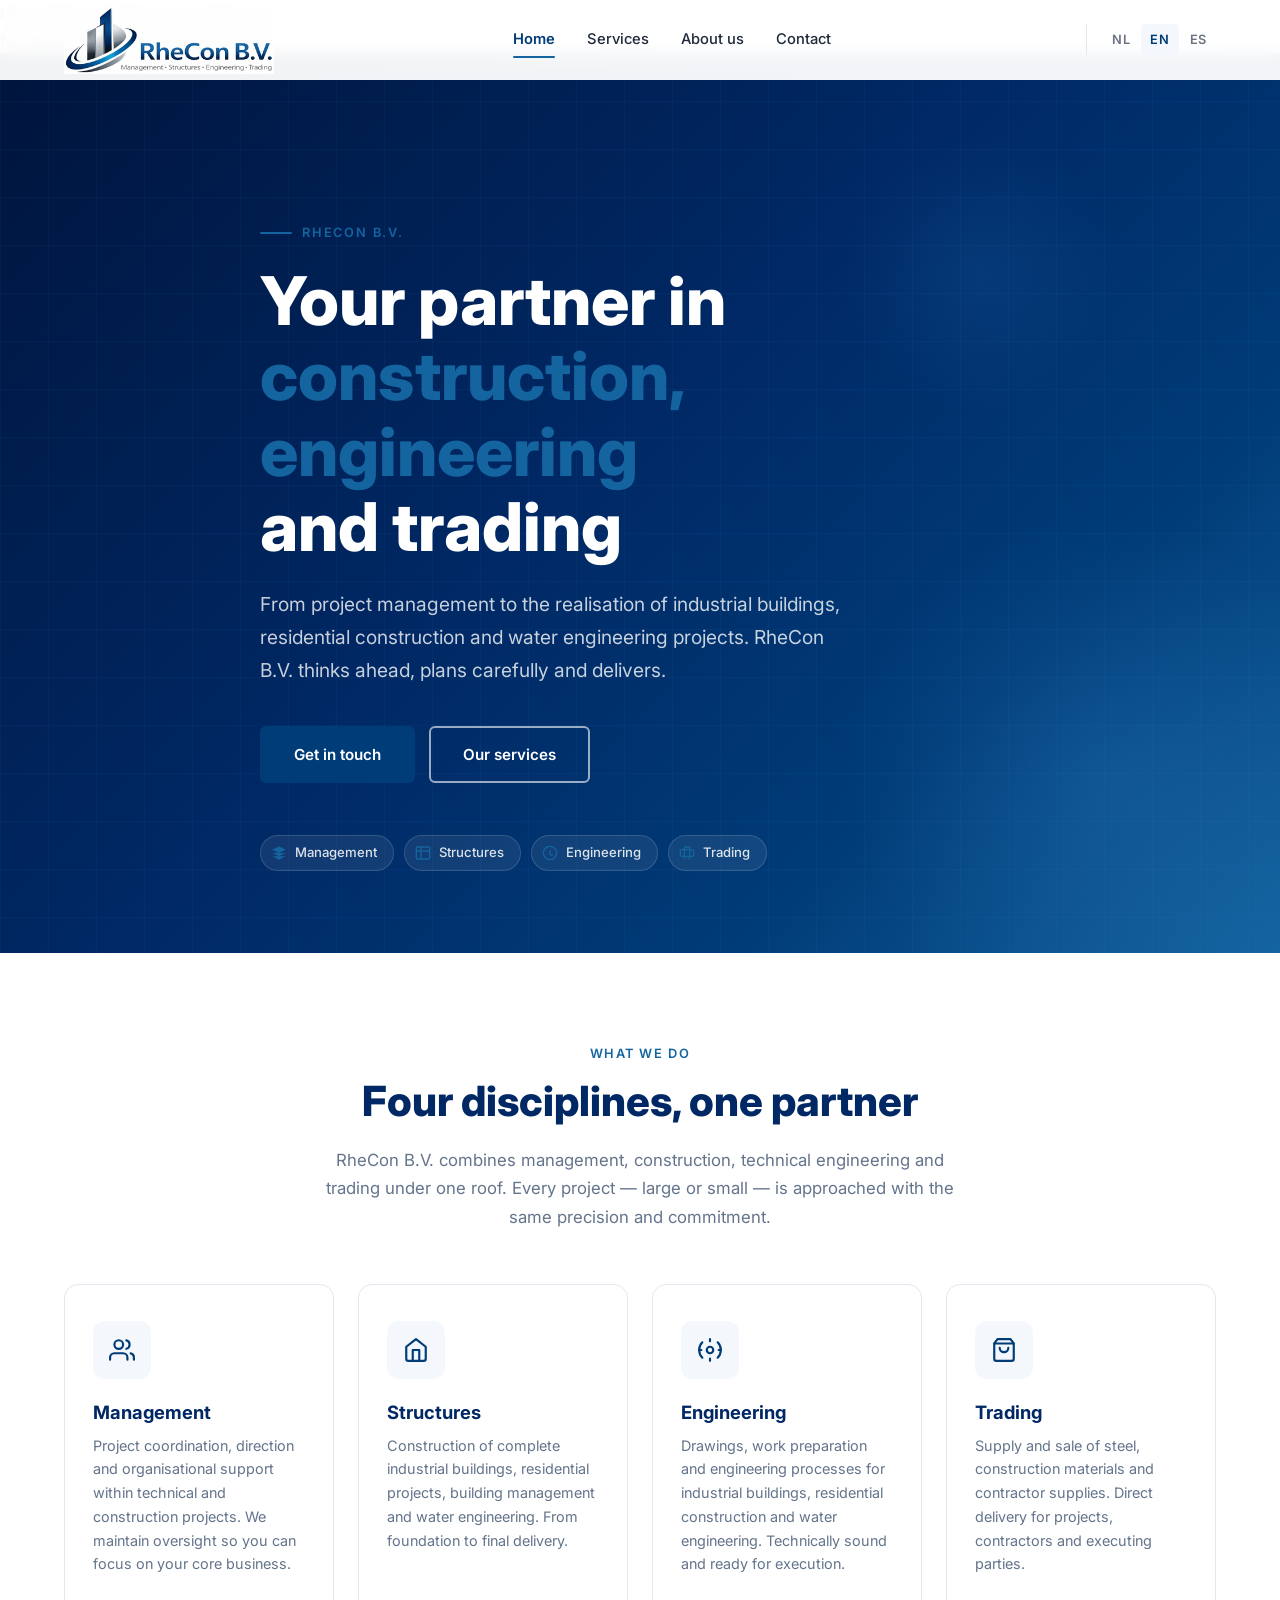
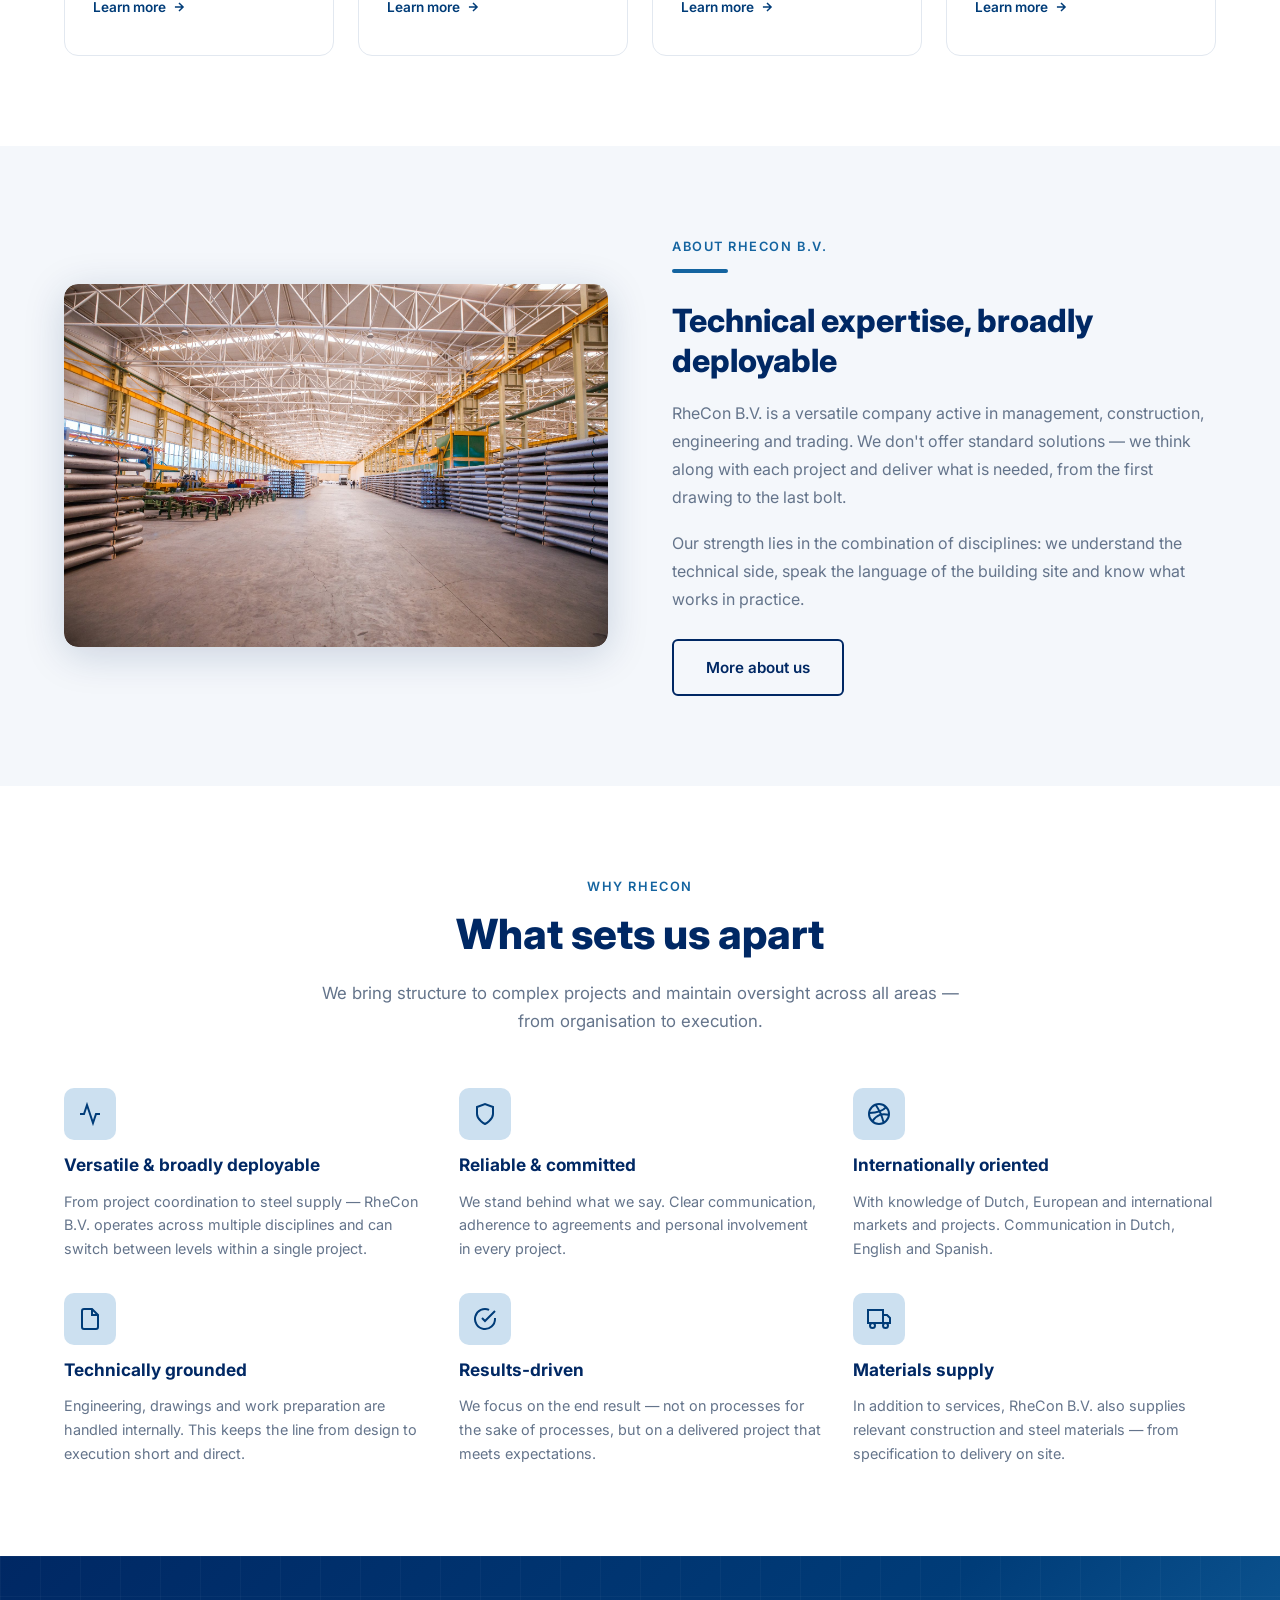
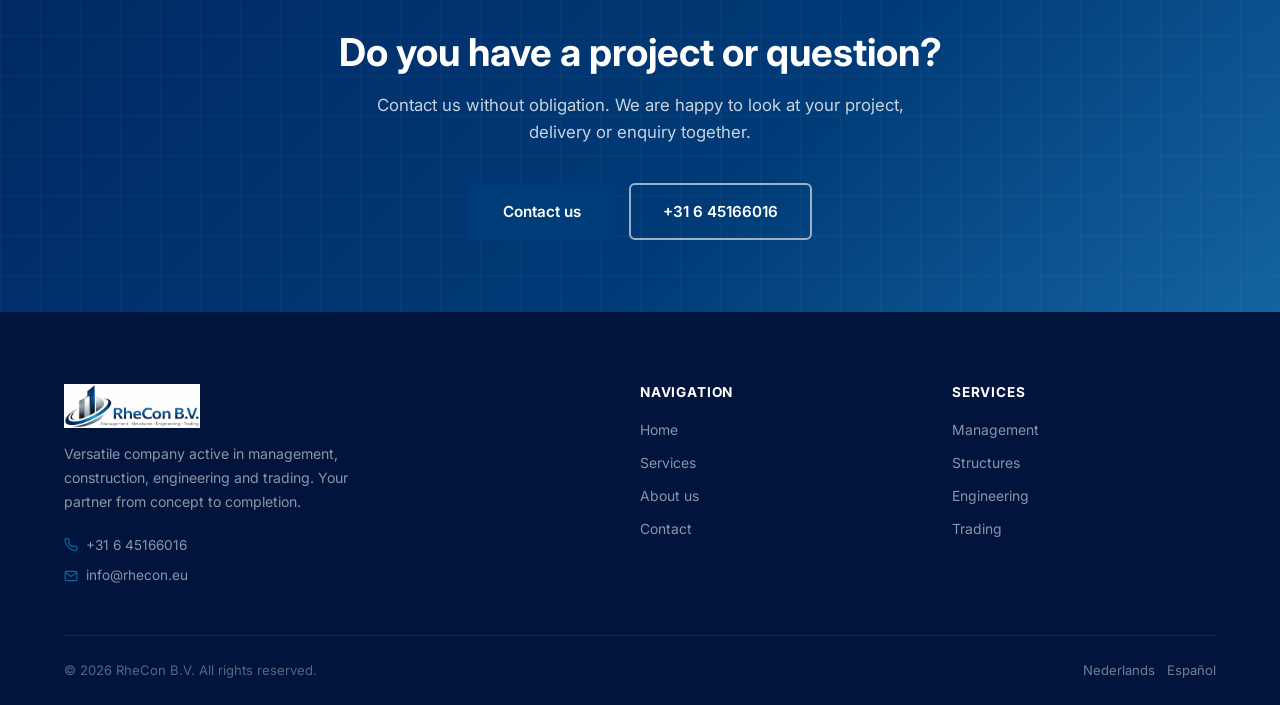
==== commit e0beb43f: "Add files via upload" ====
--- a/en/index.html
+++ b/en/index.html
@@ -158,10 +158,7 @@
       <div class="container">
         <div class="two-col">
           <div class="two-col-img">
-            <div class="img-placeholder">
-              <svg xmlns="http://www.w3.org/2000/svg" fill="none" stroke="currentColor" stroke-width="1.2" viewBox="0 0 24 24" aria-hidden="true"><path d="M3 9l9-7 9 7v11a2 2 0 0 1-2 2H5a2 2 0 0 1-2-2z"/><polyline points="9 22 9 12 15 12 15 22"/></svg>
-              <span>PROJECT PHOTO FOLLOWS</span>
-            </div>
+            <img src="../assets/img/img-industrial.jpg" alt="RheCon industrial facility" style="width:100%;height:100%;object-fit:cover;min-height:340px;border-radius:var(--radius-lg);" loading="lazy">
           </div>
           <div class="two-col-text">
             <span class="section-tag">About RheCon B.V.</span>
--- a/assets/css/style.css
+++ b/assets/css/style.css
@@ -180,7 +180,7 @@
   flex-shrink: 0;
 }
 .logo img {
-  height: 48px;
+  height: 68px;
   width: auto;
 }
 .logo-fallback {
@@ -936,7 +936,7 @@
   :root { --sec-pad: 48px; --header-h: 68px; }
 
   /* Nav mobile */
-  .main-nav, .lang-switcher {
+  .main-nav {
     display: none;
     flex-direction: column;
     gap: 0;
@@ -949,18 +949,9 @@
     padding: 12px 16px 16px;
     z-index: 998;
   }
-  .main-nav.open, .lang-switcher { display: flex; }
-  .nav-mobile-open .main-nav   { display: flex; }
-  .nav-mobile-open .lang-switcher {
-    display: flex;
-    flex-direction: row;
-    top: calc(var(--header-h) + 4px + /* nav items */ 240px);
-    padding-top: 10px;
-    border-top: 1px solid var(--clr-border);
-    border-left: none;
-    margin-left: 0;
-    padding-left: 16px;
-  }
+  /* lang-switcher volledig verborgen in de header op mobiel — zit al in het mobiele menu */
+  .lang-switcher { display: none !important; }
+  .main-nav.open { display: flex; }
   .main-nav a { padding: 12px 8px; font-size: 1rem; }
   .nav-toggle { display: flex; }
 
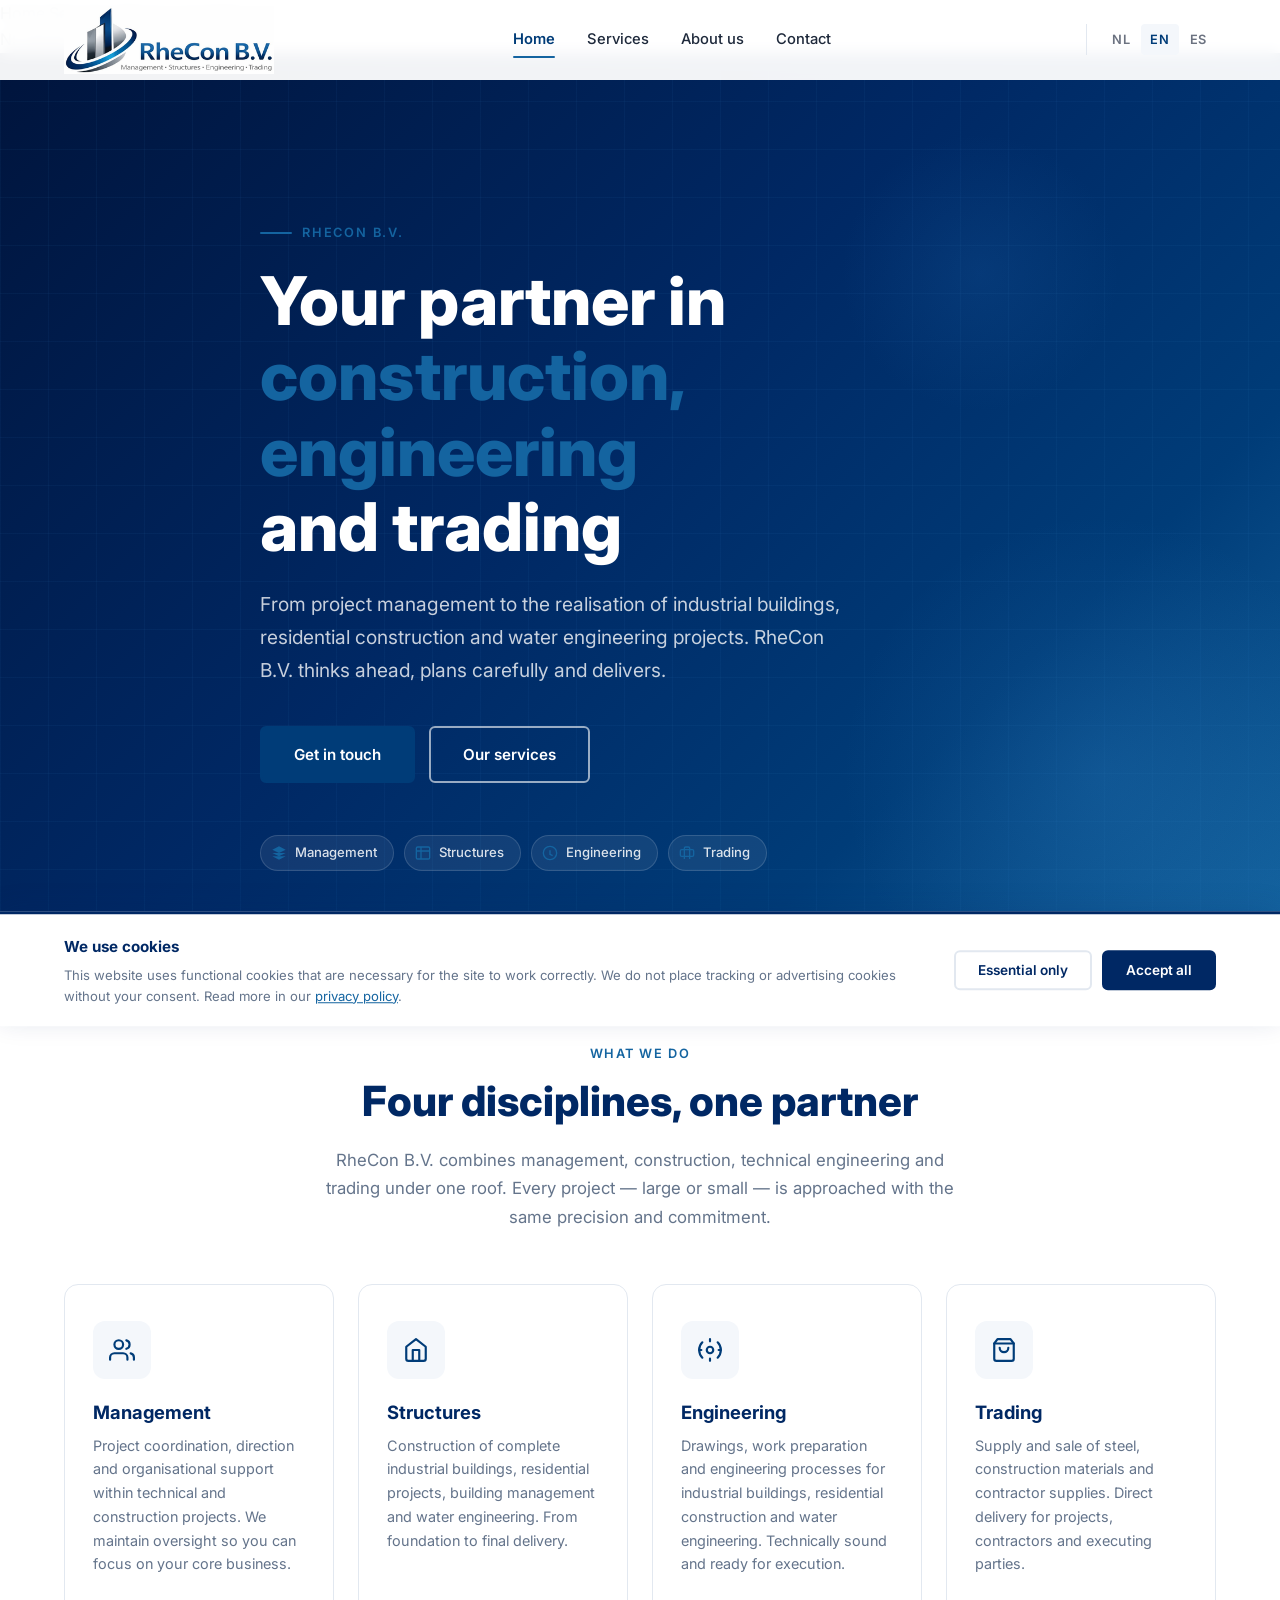
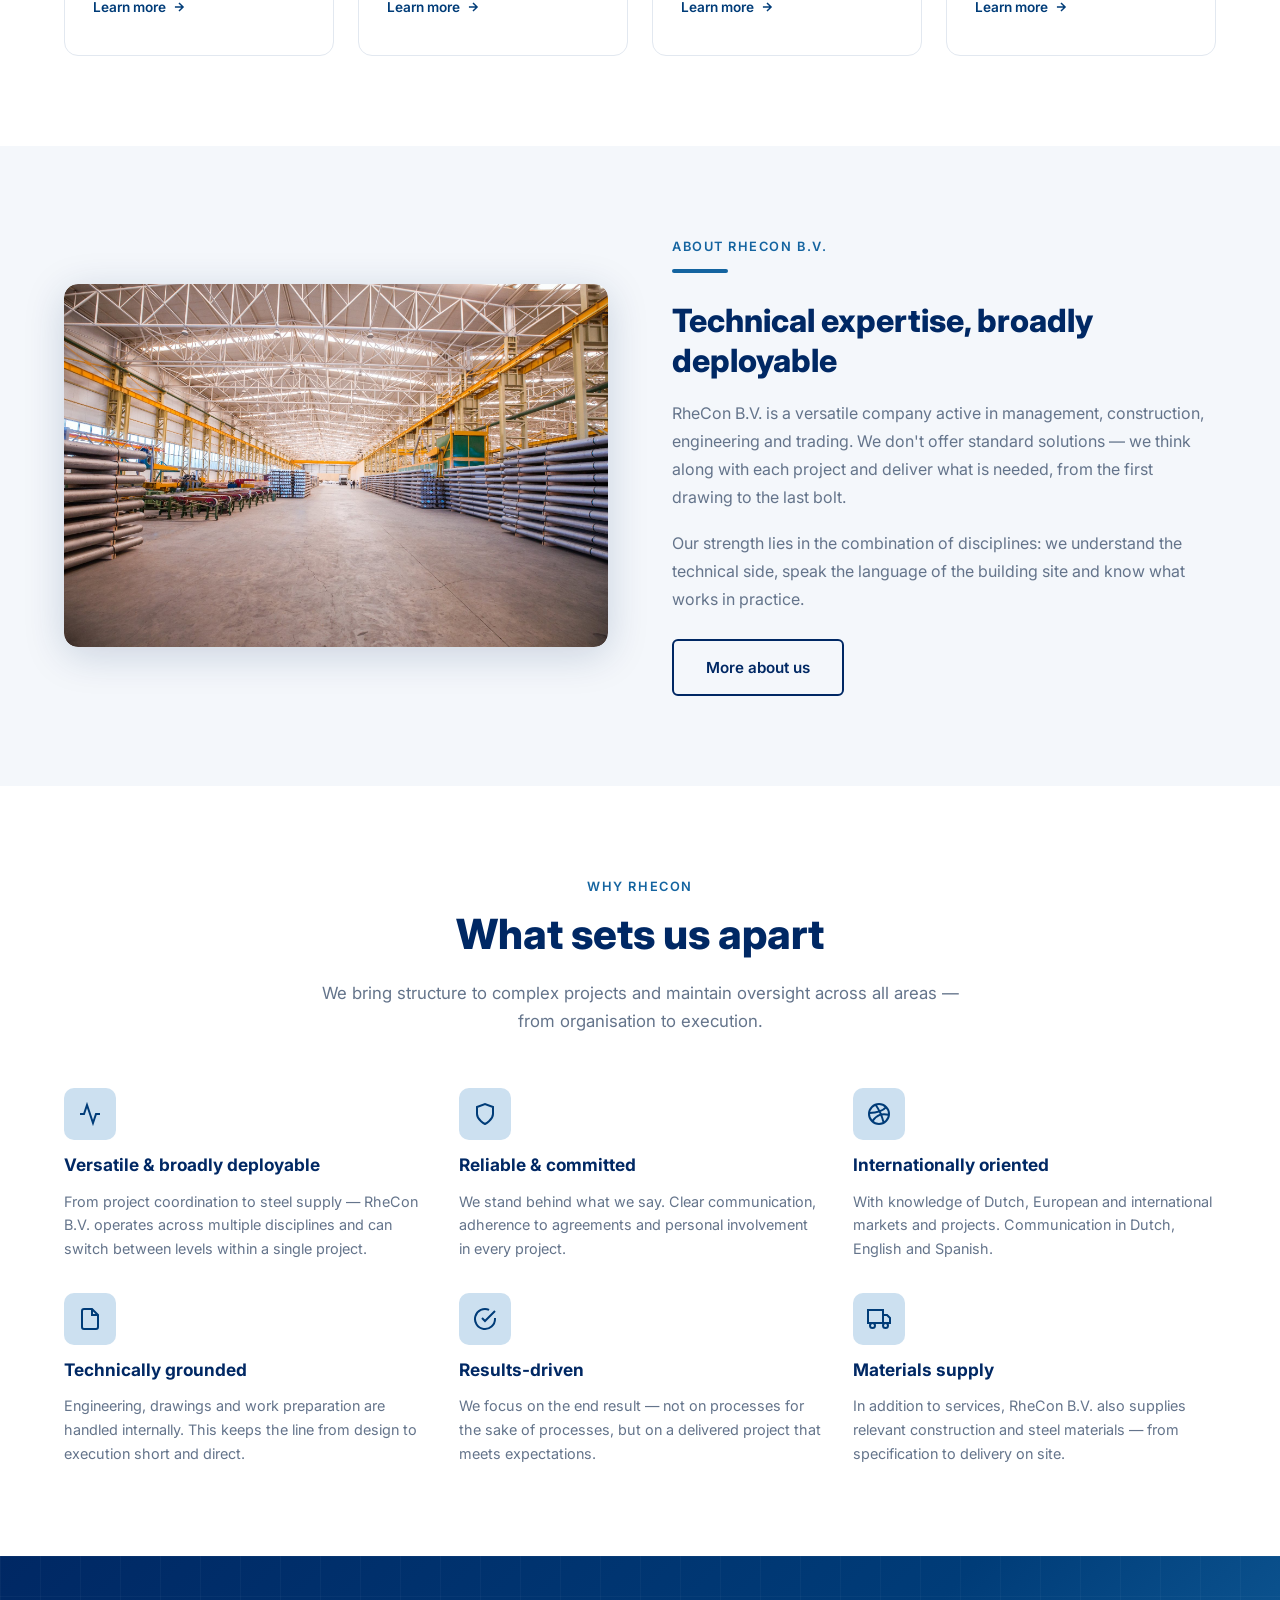
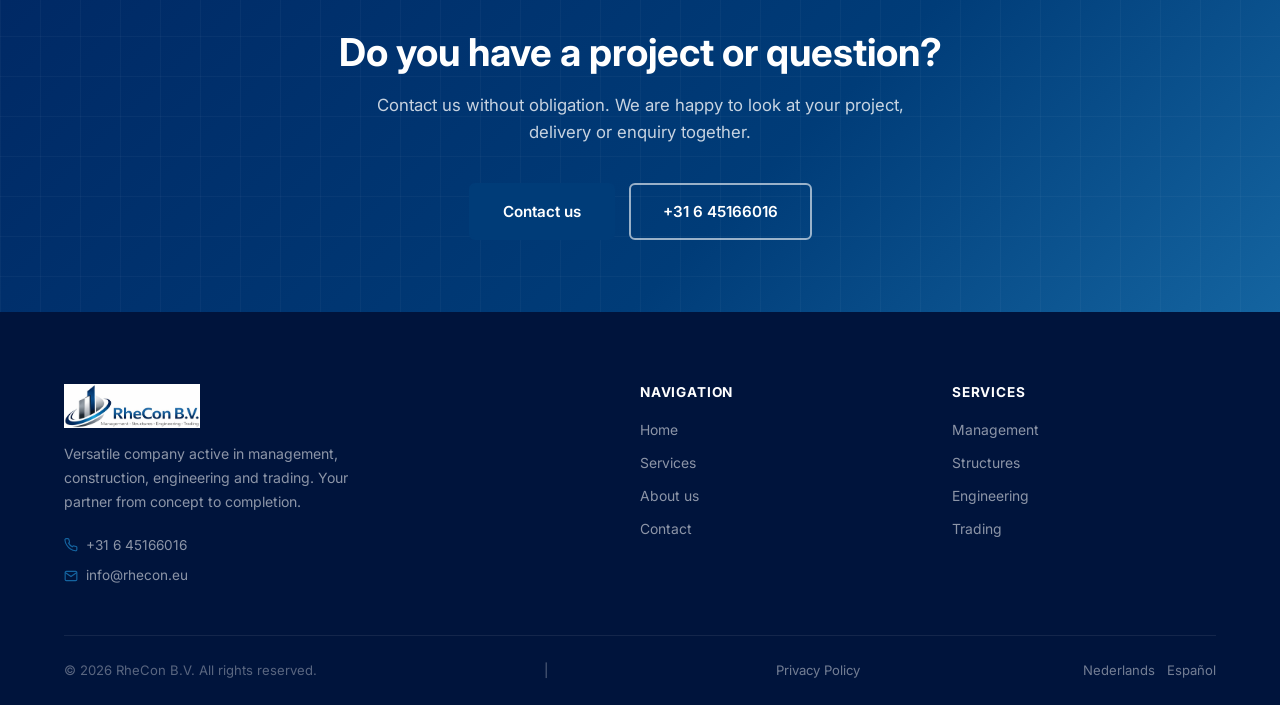
==== commit 30f97a78: "Add files via upload" ====
--- a/en/index.html
+++ b/en/index.html
@@ -4,6 +4,9 @@
   <meta charset="UTF-8" />
   <meta name="viewport" content="width=device-width, initial-scale=1.0" />
   <title>RheCon B.V. — Management · Structures · Engineering · Trading</title>
+  <link rel="icon" type="image/x-icon" href="../assets/img/favicon.ico">
+  <link rel="icon" type="image/png" sizes="32x32" href="../assets/img/favicon-32.png">
+  <link rel="apple-touch-icon" href="../assets/img/apple-touch-icon.png">
   <meta name="description" content="RheCon B.V. is your total partner in project management, construction, engineering and trading. From industrial buildings to residential construction and water engineering." />
   <link rel="canonical" href="https://www.rhecon.nl/en/" />
 
@@ -264,7 +267,7 @@
         </div>
       </div>
       <div class="footer-bottom">
-        <span>&copy; <span id="year"></span> RheCon B.V. All rights reserved.</span>
+        <span>&copy; <span id="year"></span> RheCon B.V. All rights reserved.</span> &nbsp;|&nbsp; <a href="../en/privacy-policy.html">Privacy Policy</a>
         <div style="display:flex;gap:12px;"><a href="../index.html">Nederlands</a><a href="../es/index.html">Español</a></div>
       </div>
     </div>
@@ -272,5 +275,23 @@
 
   <script src="../assets/js/main.js"></script>
   <script>document.getElementById('year').textContent = new Date().getFullYear();</script>
+
+  <!-- Cookie consent banner (GDPR) -->
+  <div class="cookie-banner hidden" id="cookieBanner" role="dialog" aria-live="polite" aria-label="Cookie notice">
+    <div class="container cookie-banner-inner">
+      <div class="cookie-text">
+        <strong>We use cookies</strong>
+        <p>
+          This website uses functional cookies that are necessary for the site to work correctly.
+          We do not place tracking or advertising cookies without your consent.
+          Read more in our <a href="../en/privacy-policy.html">privacy policy</a>.
+        </p>
+      </div>
+      <div class="cookie-actions">
+        <button class="cookie-btn cookie-btn--decline" id="cookieDecline" type="button">Essential only</button>
+        <button class="cookie-btn cookie-btn--accept"  id="cookieAccept"  type="button">Accept all</button>
+      </div>
+    </div>
+  </div>
 </body>
 </html>
--- a/assets/css/style.css
+++ b/assets/css/style.css
@@ -1011,3 +1011,88 @@
   .values-grid { grid-template-columns: 1fr; }
   .hero h1 { font-size: 2rem; }
 }
+
+/* ============================================================
+   COOKIE CONSENT BANNER (AVG/GDPR compliant)
+   ============================================================ */
+.cookie-banner {
+  position: fixed;
+  bottom: 0;
+  left: 0;
+  right: 0;
+  z-index: 9999;
+  background: #fff;
+  border-top: 3px solid var(--clr-primary);
+  box-shadow: 0 -4px 24px rgba(0,40,100,.13);
+  padding: 20px 0;
+  transform: translateY(0);
+  transition: transform .4s ease;
+}
+.cookie-banner.hidden {
+  transform: translateY(110%);
+  pointer-events: none;
+}
+.cookie-banner-inner {
+  display: flex;
+  align-items: center;
+  gap: 24px;
+  flex-wrap: wrap;
+}
+.cookie-text {
+  flex: 1;
+  min-width: 260px;
+}
+.cookie-text strong {
+  display: block;
+  font-size: .95rem;
+  font-weight: 700;
+  color: var(--clr-primary);
+  margin-bottom: 6px;
+}
+.cookie-text p {
+  font-size: .82rem;
+  color: var(--clr-text-light);
+  line-height: 1.55;
+  margin: 0;
+}
+.cookie-text a {
+  color: var(--clr-accent);
+  text-decoration: underline;
+  font-size: .82rem;
+}
+.cookie-text a:hover { color: var(--clr-primary); }
+
+.cookie-actions {
+  display: flex;
+  gap: 10px;
+  flex-wrap: wrap;
+  flex-shrink: 0;
+}
+.cookie-btn {
+  padding: 10px 22px;
+  border-radius: 6px;
+  font-size: .85rem;
+  font-weight: 600;
+  cursor: pointer;
+  border: 2px solid transparent;
+  transition: background var(--transition), color var(--transition), border-color var(--transition);
+  white-space: nowrap;
+}
+.cookie-btn--accept {
+  background: var(--clr-primary);
+  color: #fff;
+  border-color: var(--clr-primary);
+}
+.cookie-btn--accept:hover { background: var(--clr-secondary); border-color: var(--clr-secondary); }
+.cookie-btn--decline {
+  background: transparent;
+  color: var(--clr-primary);
+  border-color: var(--clr-border);
+}
+.cookie-btn--decline:hover { border-color: var(--clr-primary); background: var(--clr-light); }
+
+@media (max-width: 600px) {
+  .cookie-banner-inner { flex-direction: column; align-items: flex-start; }
+  .cookie-actions { width: 100%; }
+  .cookie-btn { flex: 1; text-align: center; }
+}
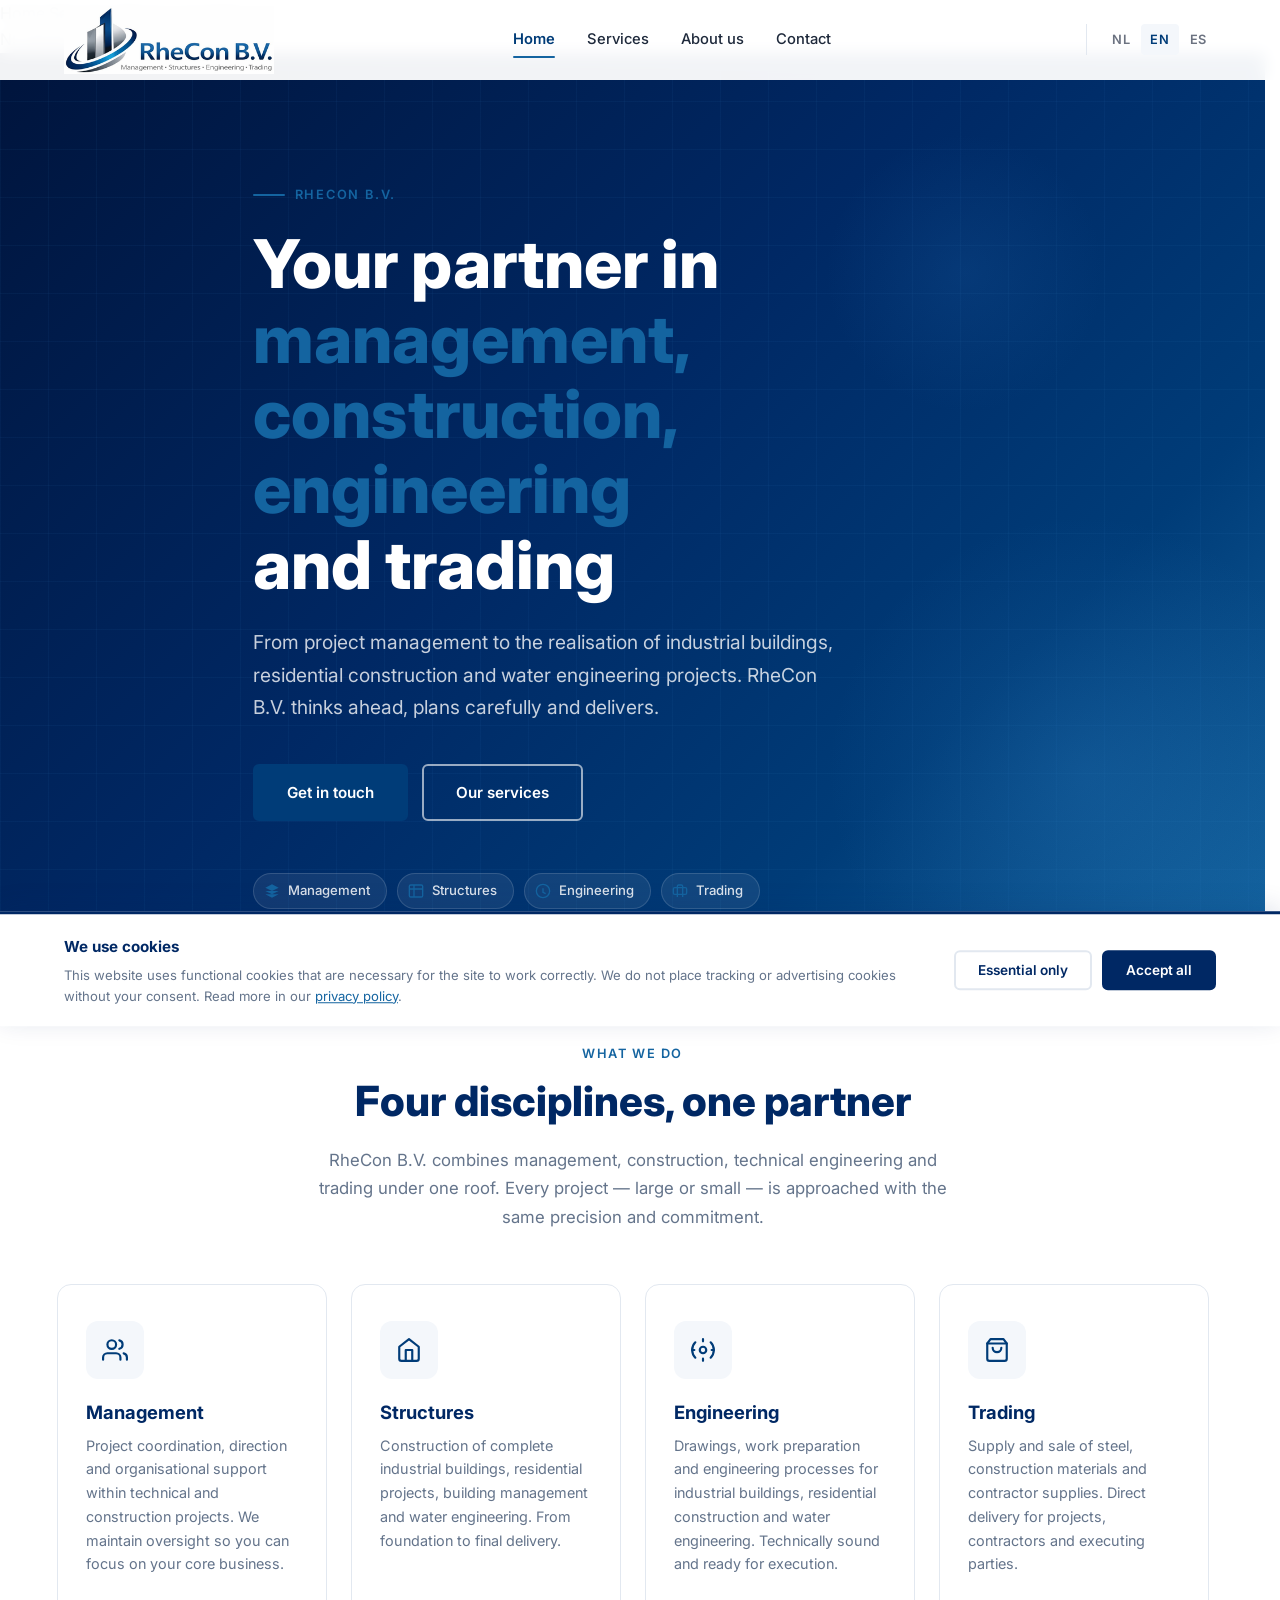
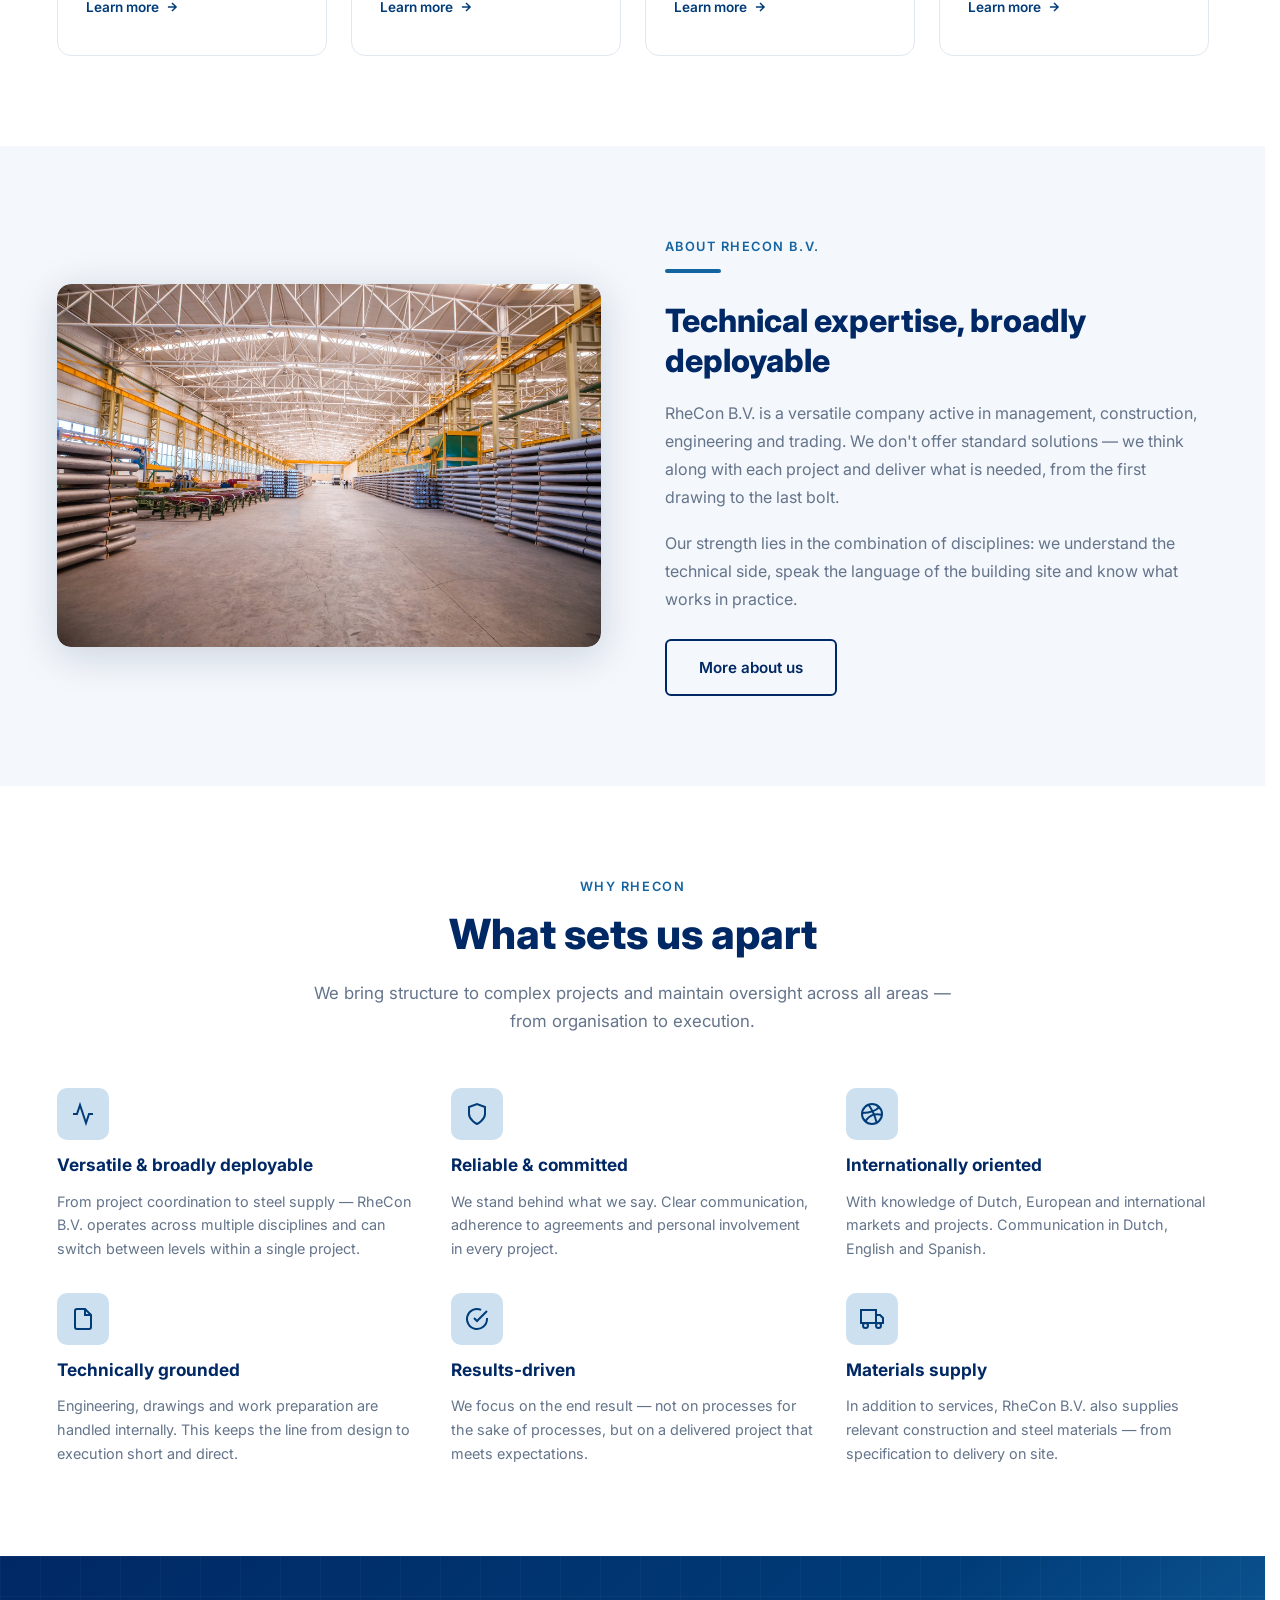
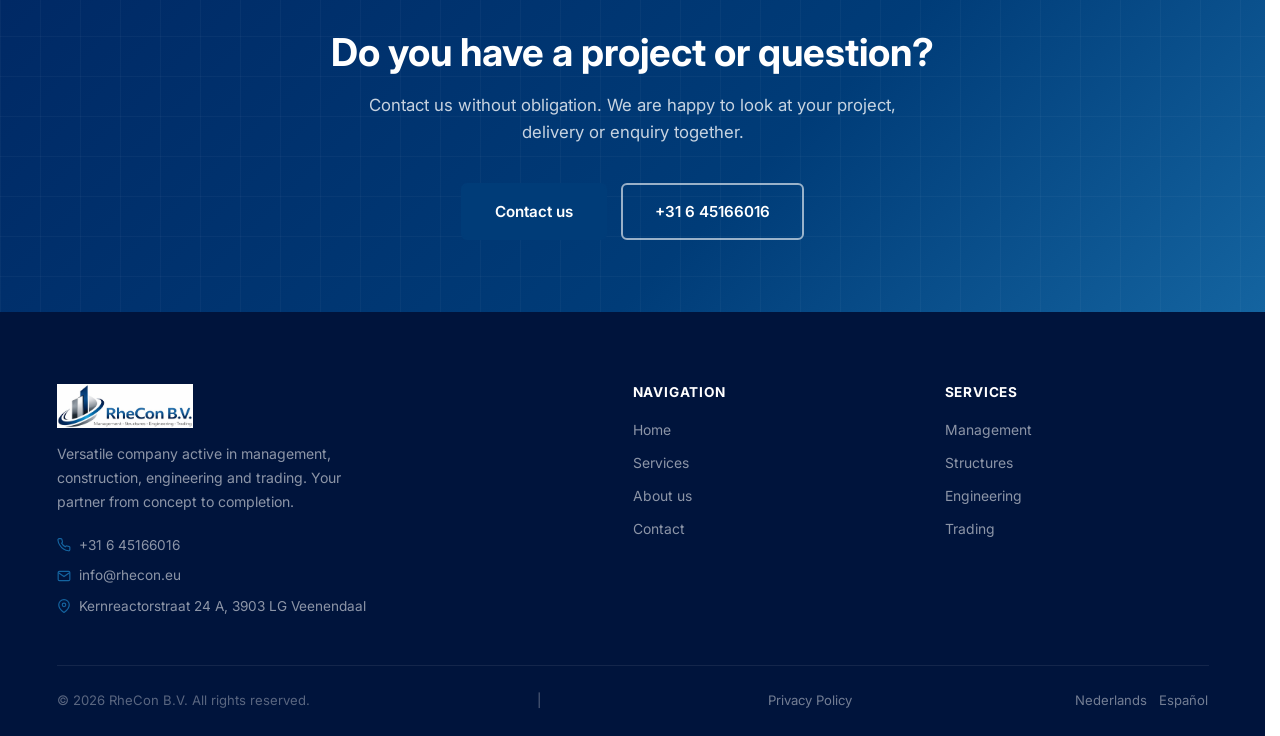
==== commit a661acc7: "Add files via upload" ====
--- a/en/index.html
+++ b/en/index.html
@@ -61,7 +61,7 @@
           <div class="hero-eyebrow">RheCon B.V.</div>
           <h1>
             Your partner in<br>
-            <em>construction, engineering</em><br>
+            <em>management, construction, engineering</em><br>
             and trading
           </h1>
           <p class="hero-sub">
@@ -245,6 +245,7 @@
           <div class="footer-contact-mini">
             <a href="tel:+31645166016"><svg xmlns="http://www.w3.org/2000/svg" fill="none" stroke="currentColor" stroke-width="2" viewBox="0 0 24 24" aria-hidden="true"><path d="M22 16.92v3a2 2 0 0 1-2.18 2 19.79 19.79 0 0 1-8.63-3.07A19.5 19.5 0 0 1 4.69 12a19.79 19.79 0 0 1-3.07-8.67A2 2 0 0 1 3.6 1.21h3a2 2 0 0 1 2 1.72c.127.96.361 1.903.7 2.81a2 2 0 0 1-.45 2.11L7.91 8.81a16 16 0 0 0 6.29 6.29l.96-.96a2 2 0 0 1 2.11-.45c.907.339 1.85.573 2.81.7A2 2 0 0 1 22 16.92z"/></svg>+31 6 45166016</a>
             <a href="mailto:info@rhecon.eu"><svg xmlns="http://www.w3.org/2000/svg" fill="none" stroke="currentColor" stroke-width="2" viewBox="0 0 24 24" aria-hidden="true"><path d="M4 4h16c1.1 0 2 .9 2 2v12c0 1.1-.9 2-2 2H4c-1.1 0-2-.9-2-2V6c0-1.1.9-2 2-2z"/><polyline points="22,6 12,13 2,6"/></svg>info@rhecon.eu</a>
+            <span><svg xmlns="http://www.w3.org/2000/svg" fill="none" stroke="currentColor" stroke-width="2" viewBox="0 0 24 24" aria-hidden="true"><path d="M21 10c0 7-9 13-9 13s-9-6-9-13a9 9 0 0 1 18 0z"/><circle cx="12" cy="10" r="3"/></svg>Kernreactorstraat 24 A, 3903 LG Veenendaal</span>
           </div>
         </div>
         <div class="footer-col">
--- a/assets/css/style.css
+++ b/assets/css/style.css
@@ -35,7 +35,7 @@
 
 /* ─── Reset ─── */
 *, *::before, *::after { box-sizing: border-box; margin: 0; padding: 0; }
-html { scroll-behavior: smooth; font-size: 16px; -webkit-text-size-adjust: 100%; }
+html { scroll-behavior: smooth; font-size: 16px; -webkit-text-size-adjust: 100%; scrollbar-gutter: stable; }
 body {
   font-family: var(--font);
   color: var(--clr-text);
